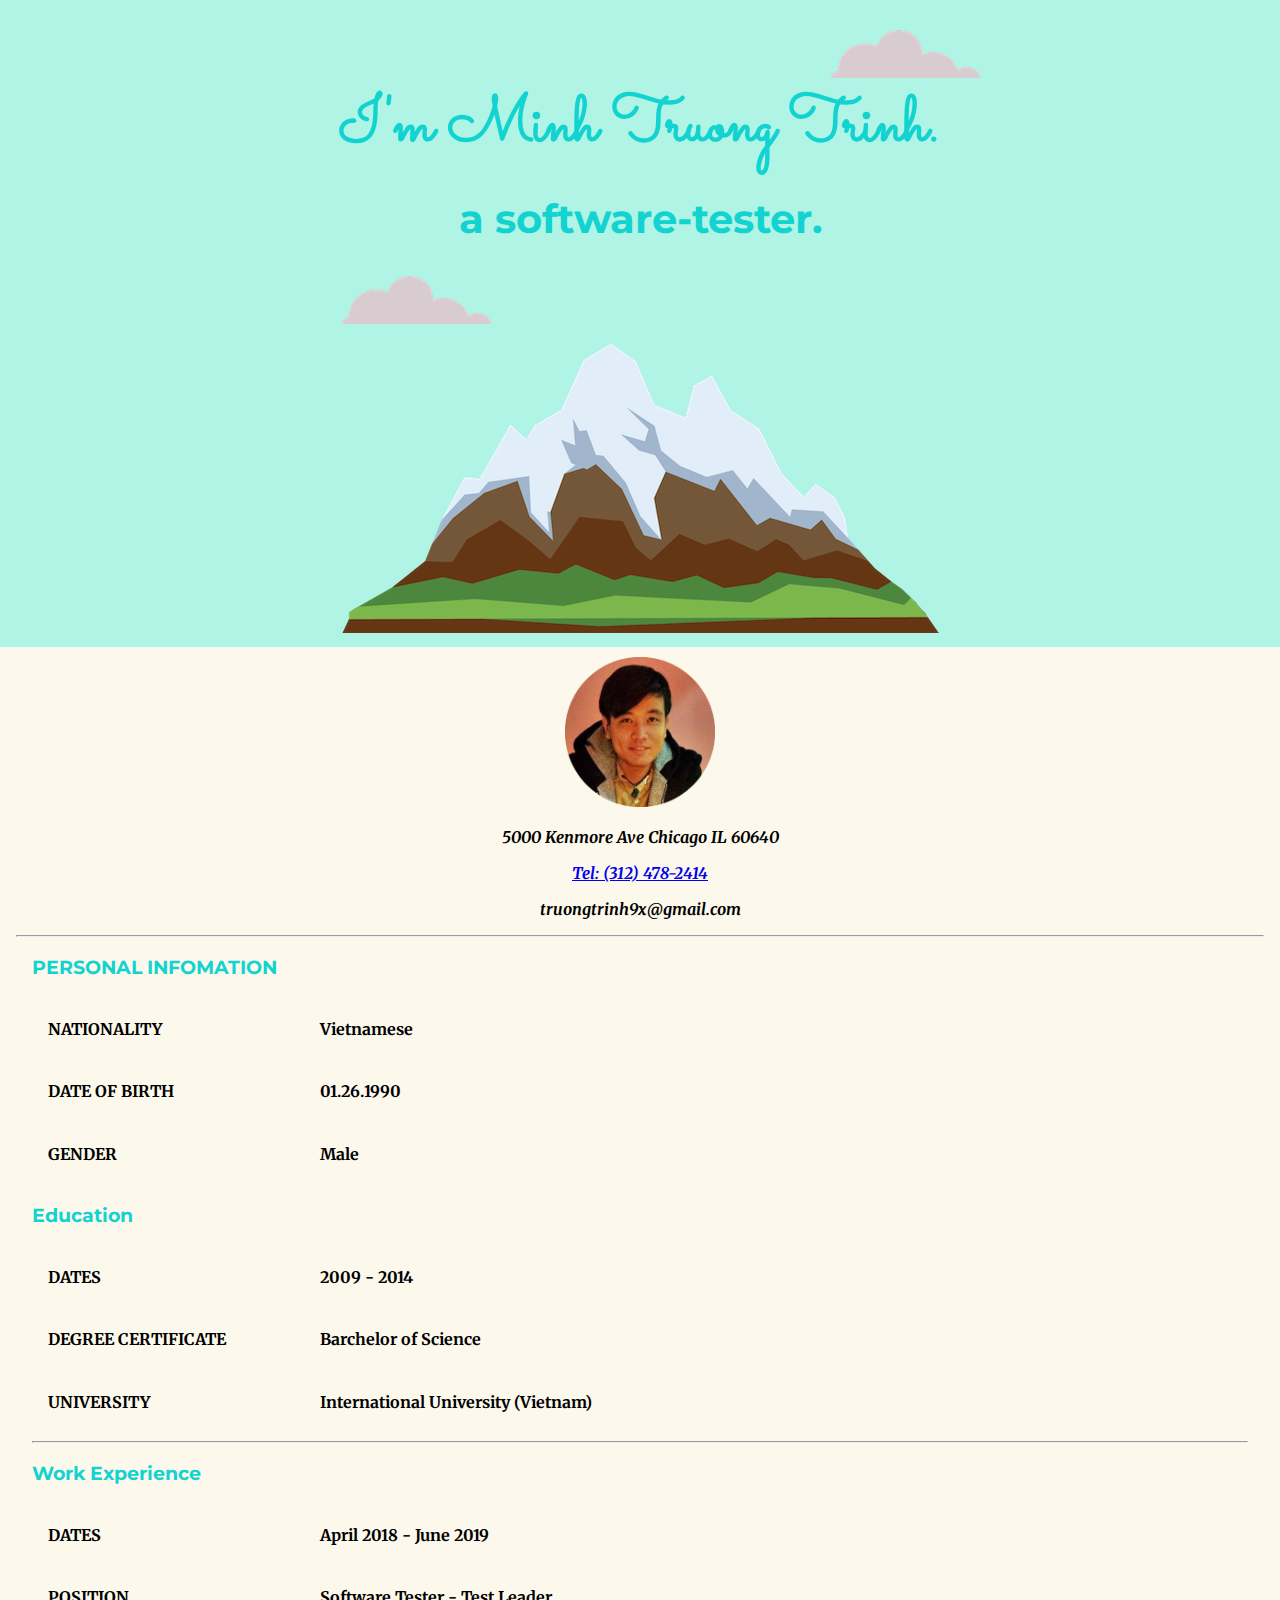
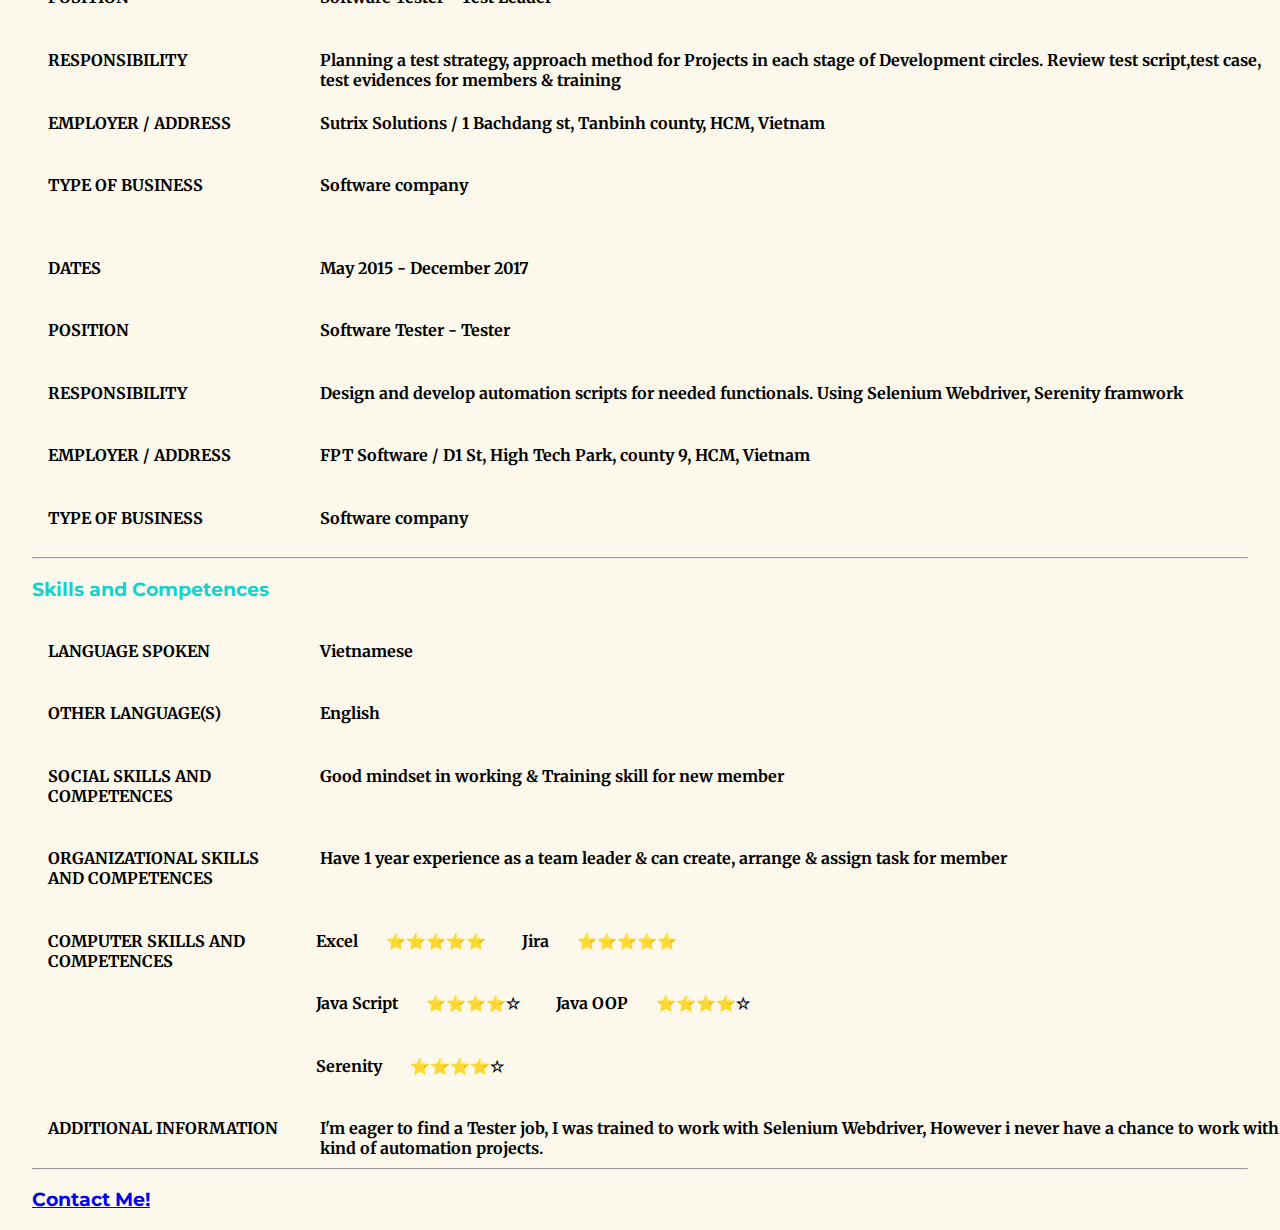
==== index.html @ 6afea167 "Add files via upload" ====
<!DOCTYPE html>
<html lang="en" dir="ltr">

<head>
  <meta charset="utf-8">
  <title>Minh Truong Trinh</title>
  <link rel="stylesheet" href="css/styles.css">
  <link rel="icon" href="favicon.ico">
  <link href="https://fonts.googleapis.com/css?family=Merriweather|Montserrat|Sacramento&display=swap" rel="stylesheet">
</head>

<body>
  <div class="top-container">
    <img class="top-cloud" src="images/cloud.png" alt="cloud-Image">
    <h1>I'm Minh Truong Trinh.</h1>
    <h2 class="role">a software-tester.</h2>
    <img class="bottom-cloud" src="images/cloud.png" alt="cloud-Image">
    <img src="images/mountain.png" alt="mountain-img">
  </div>
  <div class="mid-container">
    <img class="profile-img" src="images/profilePicture.png" alt="Minh Truong Trinh Profile Picture">
    <p><em><strong> 5000 Kenmore Ave Chicago IL 60640</strong></em></p>
    <p><em><strong><a href="contact-me.html">Tel: (312) 478-2414</a></strong></em></p>
    <p><em><strong>truongtrinh9x@gmail.com</strong></em></p>
    <hr>
  </div>
  <div class="bottom-container">
    <h3>PERSONAL INFOMATION</h3>
    <div>
      <h4>NATIONALITY</h4>
      <h4 class="margin-left">Vietnamese</h4>
    </div>
    <div class="">
      <h4>DATE OF BIRTH</h4>
      <h4 class="margin-left">01.26.1990</h4>
    </div>
    <div>
      <h4>GENDER</h4>
      <h4 class="margin-left">Male</h4>
    </div>
    <h3>Education</h3>
    <div class="">
      <h4>DATES</h4>
      <h4 class="margin-left">2009 - 2014</h4>
    </div>
    <div class="">
      <h4>DEGREE CERTIFICATE</h4>
      <h4 class="margin-left">Barchelor of Science</h4>
    </div>
    <div class="">
      <h4>UNIVERSITY</h4>
      <h4 class="margin-left">International University (Vietnam)</h4>
    </div>
    <hr>
    <h3>Work Experience</h3>
    <div class="">
      <h4>DATES</h4>
      <h4 class="margin-left">April 2018 - June 2019</h4>
    </div>
    <div class="">
      <h4>POSITION</h4>
      <h4 class="margin-left">Software Tester - Test Leader</h4>
    </div>
    <div class="">
      <h4>RESPONSIBILITY</h4>
      <h4 class="margin-left">
          Planning a test strategy, approach method for Projects in each stage of Development circles.
          Review test script,test case, test evidences for members & training
      </h4>
    </div>
    <div>
      <h4>EMPLOYER / ADDRESS</h4>
      <h4 class="margin-left">Sutrix Solutions / 1 Bachdang st, Tanbinh county, HCM, Vietnam</h4>
    </div>
    <div class="">
      <h4>TYPE OF BUSINESS</h4>
      <h4 class="margin-left">Software company</h4>
    </div>
    <br>
    <div class="">
      <h4>DATES</h4>
      <h4 class="margin-left">May 2015 - December 2017</h4>
    </div>
    <div class="">
      <h4>POSITION</h4>
      <h4 class="margin-left">Software Tester - Tester</h4>
    </div>
    <div class="">
      <h4>RESPONSIBILITY</h4>
      <h4 class="margin-left">
          Design and develop automation scripts for needed functionals. Using Selenium Webdriver,
          Serenity framwork
      </h4>
    </div>
    <div>
      <h4>EMPLOYER / ADDRESS</h4>
      <h4 class="margin-left">FPT Software / D1 St, High Tech Park, county 9, HCM, Vietnam</h4>
    </div>
    <div class="">
      <h4>TYPE OF BUSINESS</h4>
      <h4 class="margin-left">Software company</h4>
    </div>
    <hr>
    <h3>Skills and Competences</h3>
    <div class="">
      <h4>LANGUAGE SPOKEN</h4>
      <h4 class="margin-left">Vietnamese</h4>
    </div>
    <div class="">
      <h4>OTHER LANGUAGE(S)</h4>
      <h4 class="margin-left">English</h4>
    </div>
    <div class="">
      <h4 style="width: 20%">SOCIAL SKILLS AND COMPETENCES</h4>
      <h4 class="margin-left">Good mindset in working & Training skill for new member</h4>
    </div>
    <div class="">
      <h4 style="width: 20%">ORGANIZATIONAL SKILLS AND COMPETENCES</h4>
      <h4 class="margin-left">Have 1 year experience as a team leader & can create, arrange & assign task for member</h4>
    </div>
    <div>
      <h4 style="position: absolute; width:20%">COMPUTER SKILLS AND COMPETENCES</h4>
      <div class="inline" style="position: relative; left:220px">
      <div class="">
        <div class="inline">
          <h4>Excel</h4>
          <h4 class="margin-left2">⭐️⭐️⭐️⭐️⭐️</h4>
        </div>
        <div class="inline">
          <h4>Jira</h4>
          <h4 class="margin-left2">⭐️⭐️⭐️⭐️⭐️</h4>
        </div>
        </div>
        <div class="">
        <div class="inline">
          <h4>Java Script</h4>
          <h4 class="margin-left2">⭐️⭐️⭐️⭐️☆</h4>
        </div>
        <div class="inline">
          <h4>Java OOP</h4>
          <h4 class="margin-left2">⭐️⭐️⭐️⭐️☆</h4>
        </div>
      </div>
      <div class="">
        <div class="inline">
          <h4>Serenity</h4>
          <h4 class="margin-left2">⭐️⭐️⭐️⭐️☆</h4>
        </div>
      </div>
      </div>
    </div>
    <div class="">
      <h4>ADDITIONAL INFORMATION</h4>
      <h4 class="margin-left">I'm eager to find a Tester job, I was trained to work with Selenium Webdriver, However i never have a chance to work with kind of automation projects.
      </h4>
    </div>
    <hr>
    <h3><a href="contact-me.html">Contact Me!</a></h3>
  </div>
</body>

</html>
---- css/styles.css ----
body{
  background-color: #fcf9ec;
  margin: 0;
  font-family: 'Merriweather', serif;
}
h1 {
  font-size: 4rem;
  margin: 70px auto 0 auto;
  font-family: 'Sacramento', cursive;
  color: #12d3cf;
}
h2 {
  font-family: 'Montserrat', sans-serif;
  font-size: 2.5rem;
  margin-top: 20px;
  color: #12d3cf;
}

h3 {
  font-family: 'Montserrat', sans-serif;
  color: #12d3cf;
}

h4 {
  display: inline-block;
}
div {
  padding-left: 1rem;
  padding-right: 1rem;
}

.top-container {
  background-color: #b0f4e6;
  padding: 10px;
  text-align: center;
}
.bottom-cloud {
  position: absolute;
}
.top-cloud {
  position: absolute;
    right: 300px;
    top:30px;
}

.mid-container {
text-align: center;

}
.bottom-container {
 padding-left: 2rem;
 padding-right: 2rem;
}
.profile-img {
  margin-top: 10px;
  height: 150px;
  width: 150px;
}
.margin-left {
  position: absolute;
  left: 20rem;
}
.margin-left2 {
  margin-left: 1.5rem
}
.inline {
  display: inline-block;
}
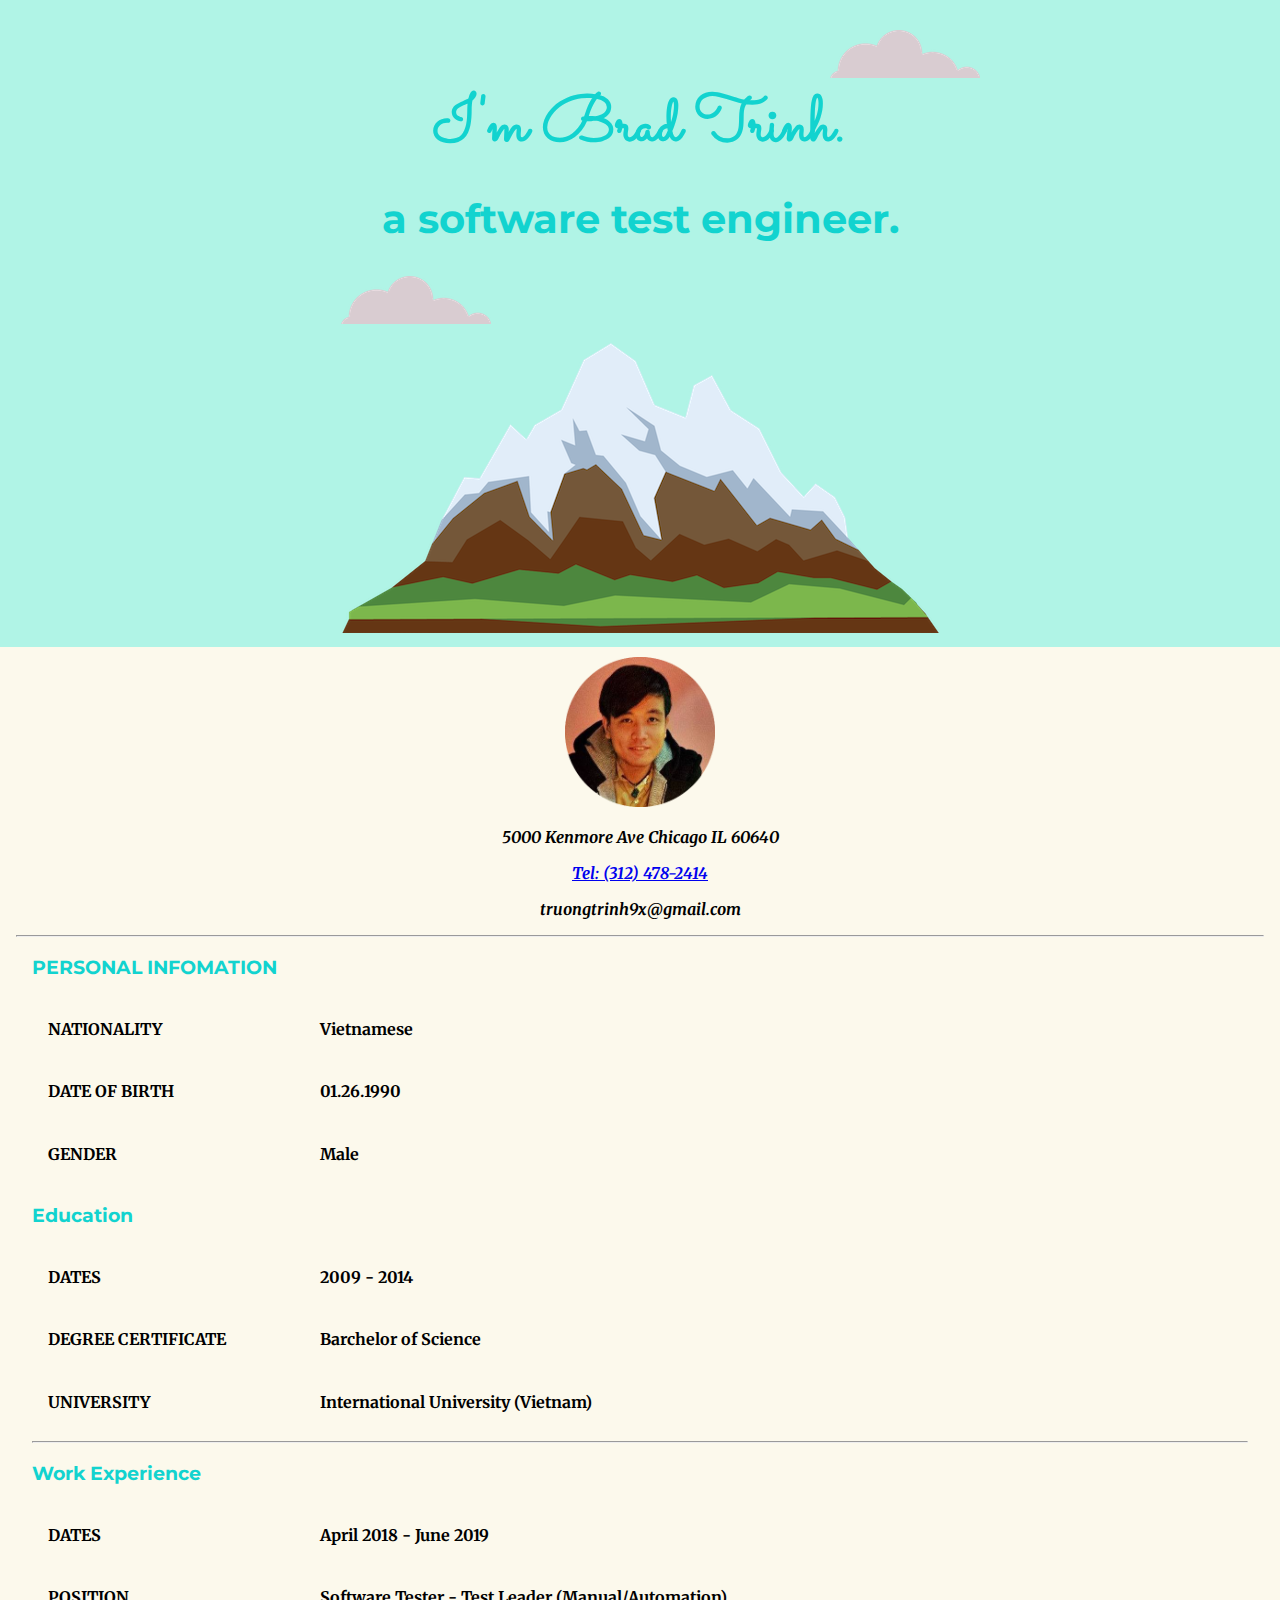
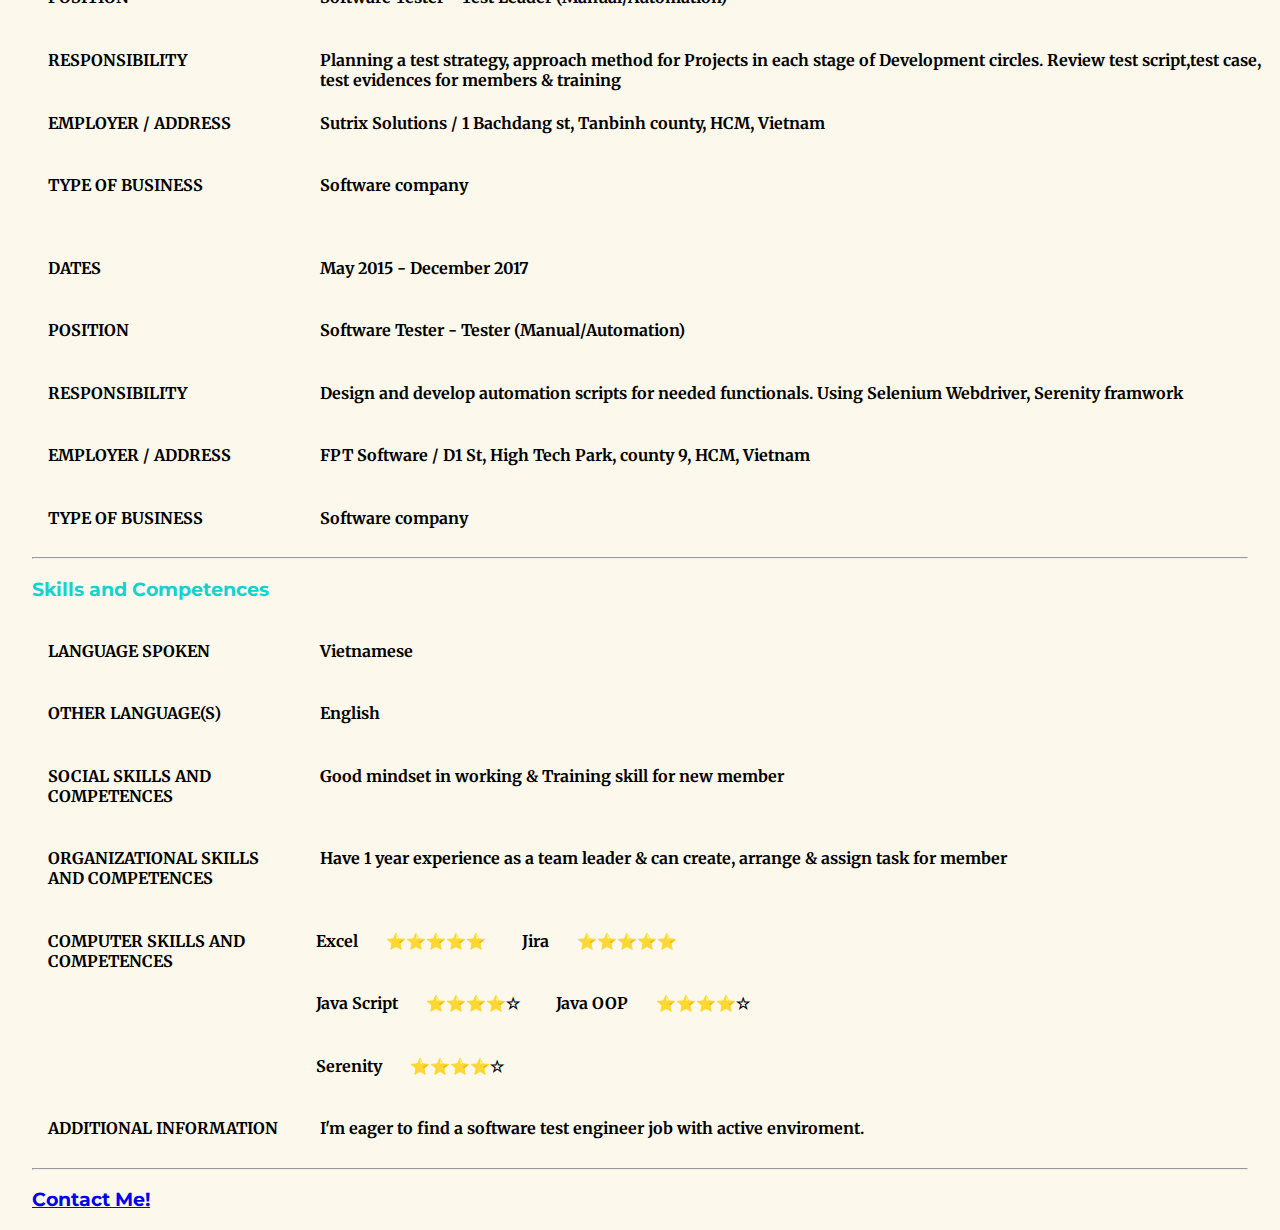
==== commit 9b626a6f: "Add files via upload" ====
--- a/index.html
+++ b/index.html
@@ -12,8 +12,8 @@
 <body>
   <div class="top-container">
     <img class="top-cloud" src="images/cloud.png" alt="cloud-Image">
-    <h1>I'm Minh Truong Trinh.</h1>
-    <h2 class="role">a software-tester.</h2>
+    <h1>I'm Brad Trinh.</h1>
+    <h2 class="role">a software test engineer.</h2>
     <img class="bottom-cloud" src="images/cloud.png" alt="cloud-Image">
     <img src="images/mountain.png" alt="mountain-img">
   </div>
@@ -59,7 +59,7 @@
     </div>
     <div class="">
       <h4>POSITION</h4>
-      <h4 class="margin-left">Software Tester - Test Leader</h4>
+      <h4 class="margin-left">Software Tester - Test Leader (Manual/Automation)</h4>
     </div>
     <div class="">
       <h4>RESPONSIBILITY</h4>
@@ -83,7 +83,7 @@
     </div>
     <div class="">
       <h4>POSITION</h4>
-      <h4 class="margin-left">Software Tester - Tester</h4>
+      <h4 class="margin-left">Software Tester - Tester (Manual/Automation)</h4>
     </div>
     <div class="">
       <h4>RESPONSIBILITY</h4>
@@ -151,7 +151,7 @@
     </div>
     <div class="">
       <h4>ADDITIONAL INFORMATION</h4>
-      <h4 class="margin-left">I'm eager to find a Tester job, I was trained to work with Selenium Webdriver, However i never have a chance to work with kind of automation projects.
+      <h4 class="margin-left">I'm eager to find a software test engineer job with active enviroment.
       </h4>
     </div>
     <hr>
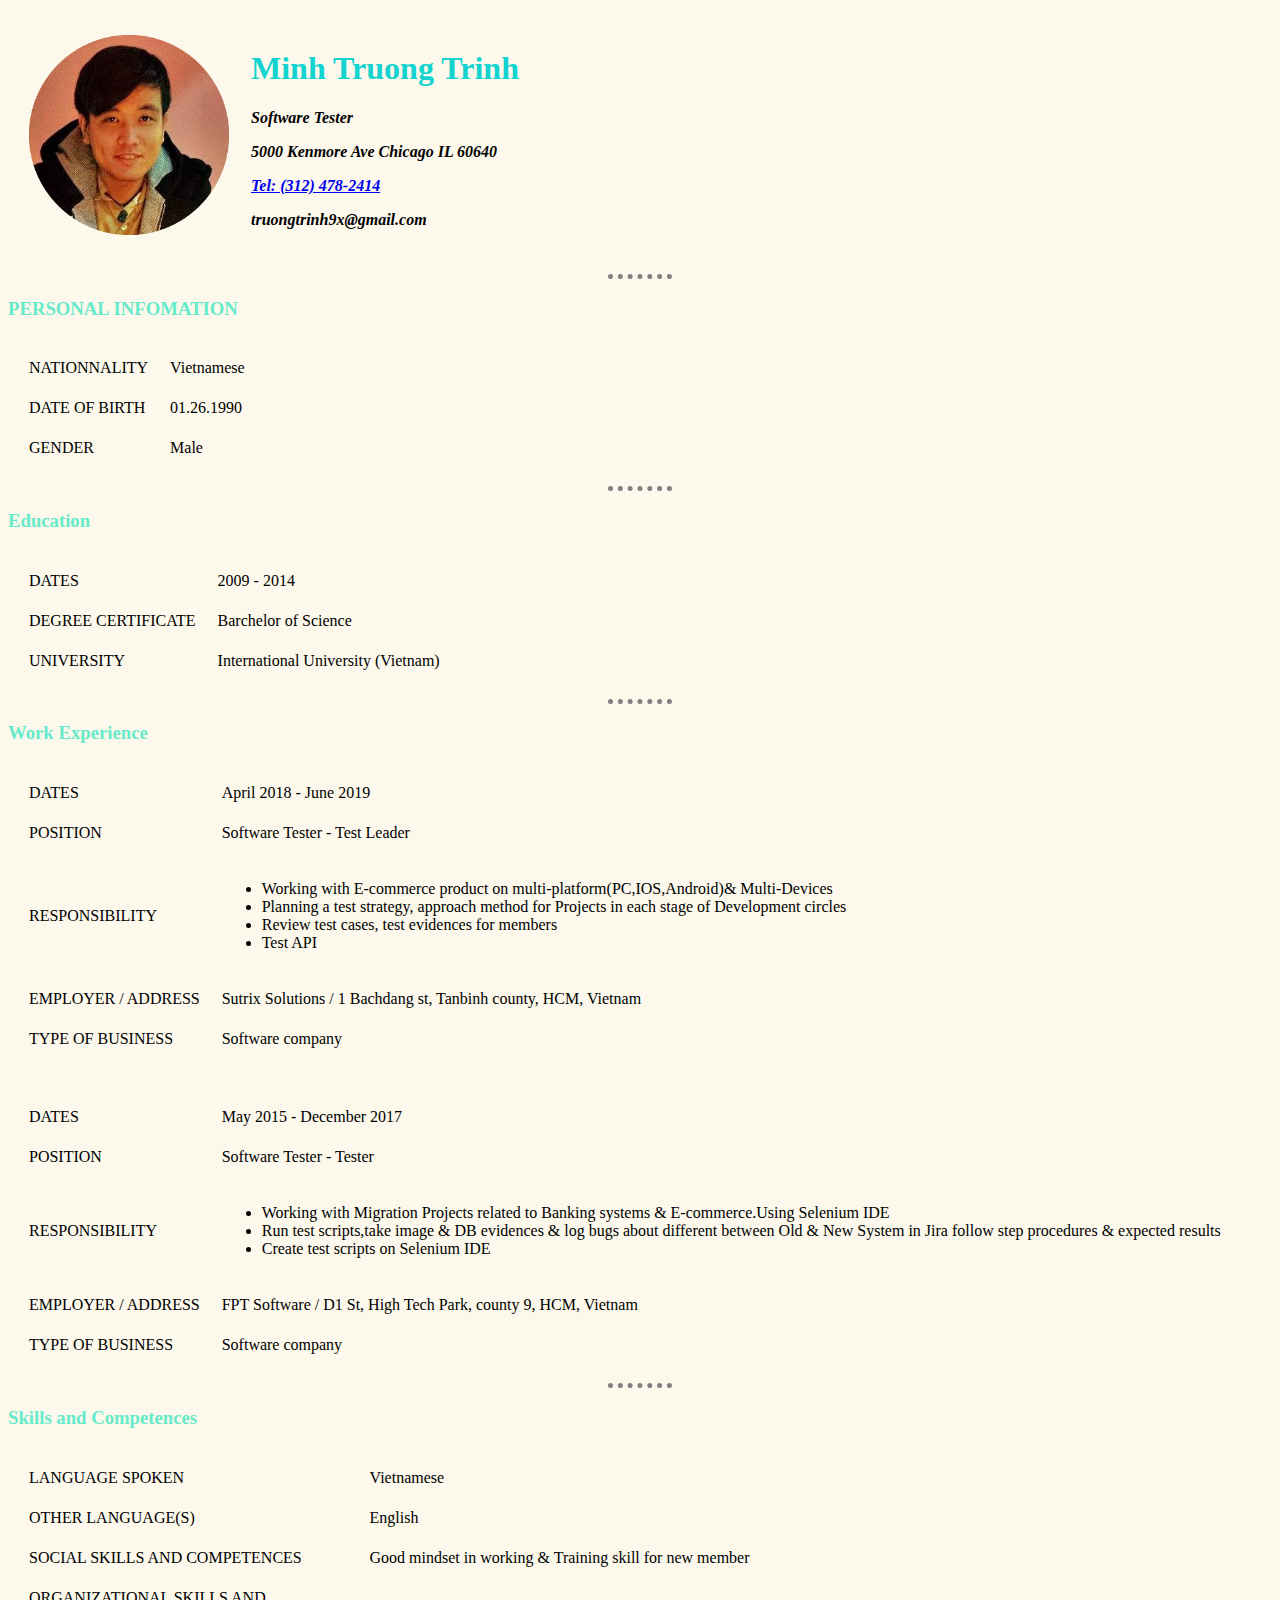
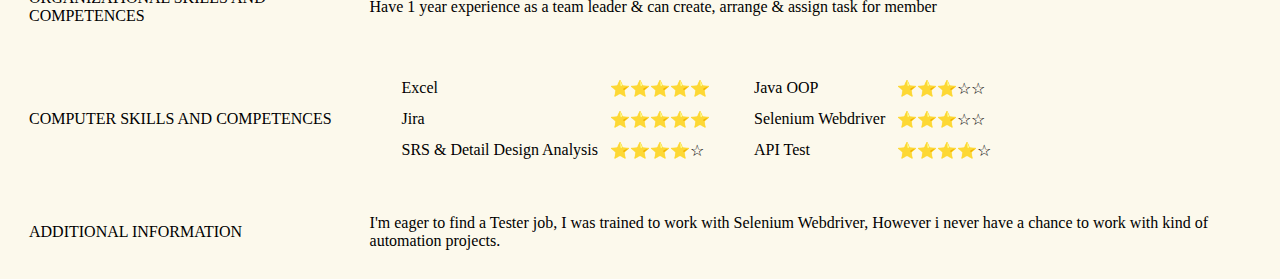
==== commit 549785c9: "Add files via upload" ====
--- a/index.html
+++ b/index.html
@@ -3,160 +3,185 @@
 
 <head>
   <meta charset="utf-8">
-  <title>Minh Truong Trinh</title>
-  <link rel="stylesheet" href="css/styles.css">
-  <link rel="icon" href="favicon.ico">
-  <link href="https://fonts.googleapis.com/css?family=Merriweather|Montserrat|Sacramento&display=swap" rel="stylesheet">
+  <title>Minh Truong Trinh's Personal Site</title>
+  <link rel="stylesheet" href="css/style.css">
 </head>
 
 <body>
-  <div class="top-container">
-    <img class="top-cloud" src="images/cloud.png" alt="cloud-Image">
-    <h1>I'm Brad Trinh.</h1>
-    <h2 class="role">a software test engineer.</h2>
-    <img class="bottom-cloud" src="images/cloud.png" alt="cloud-Image">
-    <img src="images/mountain.png" alt="mountain-img">
-  </div>
-  <div class="mid-container">
-    <img class="profile-img" src="images/profilePicture.png" alt="Minh Truong Trinh Profile Picture">
-    <p><em><strong> 5000 Kenmore Ave Chicago IL 60640</strong></em></p>
-    <p><em><strong><a href="contact-me.html">Tel: (312) 478-2414</a></strong></em></p>
-    <p><em><strong>truongtrinh9x@gmail.com</strong></em></p>
-    <hr>
-  </div>
-  <div class="bottom-container">
-    <h3>PERSONAL INFOMATION</h3>
-    <div>
-      <h4>NATIONALITY</h4>
-      <h4 class="margin-left">Vietnamese</h4>
-    </div>
-    <div class="">
-      <h4>DATE OF BIRTH</h4>
-      <h4 class="margin-left">01.26.1990</h4>
-    </div>
-    <div>
-      <h4>GENDER</h4>
-      <h4 class="margin-left">Male</h4>
-    </div>
-    <h3>Education</h3>
-    <div class="">
-      <h4>DATES</h4>
-      <h4 class="margin-left">2009 - 2014</h4>
-    </div>
-    <div class="">
-      <h4>DEGREE CERTIFICATE</h4>
-      <h4 class="margin-left">Barchelor of Science</h4>
-    </div>
-    <div class="">
-      <h4>UNIVERSITY</h4>
-      <h4 class="margin-left">International University (Vietnam)</h4>
-    </div>
-    <hr>
-    <h3>Work Experience</h3>
-    <div class="">
-      <h4>DATES</h4>
-      <h4 class="margin-left">April 2018 - June 2019</h4>
-    </div>
-    <div class="">
-      <h4>POSITION</h4>
-      <h4 class="margin-left">Software Tester - Test Leader (Manual/Automation)</h4>
-    </div>
-    <div class="">
-      <h4>RESPONSIBILITY</h4>
-      <h4 class="margin-left">
-          Planning a test strategy, approach method for Projects in each stage of Development circles.
-          Review test script,test case, test evidences for members & training
-      </h4>
-    </div>
-    <div>
-      <h4>EMPLOYER / ADDRESS</h4>
-      <h4 class="margin-left">Sutrix Solutions / 1 Bachdang st, Tanbinh county, HCM, Vietnam</h4>
-    </div>
-    <div class="">
-      <h4>TYPE OF BUSINESS</h4>
-      <h4 class="margin-left">Software company</h4>
-    </div>
-    <br>
-    <div class="">
-      <h4>DATES</h4>
-      <h4 class="margin-left">May 2015 - December 2017</h4>
-    </div>
-    <div class="">
-      <h4>POSITION</h4>
-      <h4 class="margin-left">Software Tester - Tester (Manual/Automation)</h4>
-    </div>
-    <div class="">
-      <h4>RESPONSIBILITY</h4>
-      <h4 class="margin-left">
-          Design and develop automation scripts for needed functionals. Using Selenium Webdriver,
-          Serenity framwork
-      </h4>
-    </div>
-    <div>
-      <h4>EMPLOYER / ADDRESS</h4>
-      <h4 class="margin-left">FPT Software / D1 St, High Tech Park, county 9, HCM, Vietnam</h4>
-    </div>
-    <div class="">
-      <h4>TYPE OF BUSINESS</h4>
-      <h4 class="margin-left">Software company</h4>
-    </div>
-    <hr>
-    <h3>Skills and Competences</h3>
-    <div class="">
-      <h4>LANGUAGE SPOKEN</h4>
-      <h4 class="margin-left">Vietnamese</h4>
-    </div>
-    <div class="">
-      <h4>OTHER LANGUAGE(S)</h4>
-      <h4 class="margin-left">English</h4>
-    </div>
-    <div class="">
-      <h4 style="width: 20%">SOCIAL SKILLS AND COMPETENCES</h4>
-      <h4 class="margin-left">Good mindset in working & Training skill for new member</h4>
-    </div>
-    <div class="">
-      <h4 style="width: 20%">ORGANIZATIONAL SKILLS AND COMPETENCES</h4>
-      <h4 class="margin-left">Have 1 year experience as a team leader & can create, arrange & assign task for member</h4>
-    </div>
-    <div>
-      <h4 style="position: absolute; width:20%">COMPUTER SKILLS AND COMPETENCES</h4>
-      <div class="inline" style="position: relative; left:220px">
-      <div class="">
-        <div class="inline">
-          <h4>Excel</h4>
-          <h4 class="margin-left2">⭐️⭐️⭐️⭐️⭐️</h4>
-        </div>
-        <div class="inline">
-          <h4>Jira</h4>
-          <h4 class="margin-left2">⭐️⭐️⭐️⭐️⭐️</h4>
-        </div>
-        </div>
-        <div class="">
-        <div class="inline">
-          <h4>Java Script</h4>
-          <h4 class="margin-left2">⭐️⭐️⭐️⭐️☆</h4>
-        </div>
-        <div class="inline">
-          <h4>Java OOP</h4>
-          <h4 class="margin-left2">⭐️⭐️⭐️⭐️☆</h4>
-        </div>
-      </div>
-      <div class="">
-        <div class="inline">
-          <h4>Serenity</h4>
-          <h4 class="margin-left2">⭐️⭐️⭐️⭐️☆</h4>
-        </div>
-      </div>
-      </div>
-    </div>
-    <div class="">
-      <h4>ADDITIONAL INFORMATION</h4>
-      <h4 class="margin-left">I'm eager to find a software test engineer job with active enviroment.
-      </h4>
-    </div>
-    <hr>
-    <h3><a href="contact-me.html">Contact Me!</a></h3>
-  </div>
+  <table cellspacing=20>
+    <tr>
+      <td>
+        <img src="images/profilePicture.png" alt="Minh Truong Trinh Profile Picture">
+      </td>
+      <td>
+        <h1>Minh Truong Trinh</h1>
+        <p><em><strong>Software Tester</strong></em></p>
+        <p><em><strong> 5000 Kenmore Ave Chicago IL 60640</strong></em></p>
+        <p><em><strong><a href="contact-me.html">Tel: (312) 478-2414</a></strong></em></p>
+        <p><em><strong>truongtrinh9x@gmail.com</strong></em></p>
+      </td>
+    </tr>
+  </table>
+  <hr>
+  <h3>PERSONAL INFOMATION</h3>
+  <table cellspacing=20>
+    <tr>
+      <td>NATIONNALITY</td>
+      <td>Vietnamese</td>
+    </tr>
+    <tr>
+      <td>DATE OF BIRTH</td>
+      <td>01.26.1990</td>
+    </tr>
+    <tr>
+      <td>GENDER</td>
+      <td>Male</td>
+    </tr>
+  </table>
+  <hr>
+  <h3>Education</h3>
+  <table cellspacing=20>
+    <tr>
+      <td>DATES</td>
+      <td>2009 - 2014</td>
+    </tr>
+    <tr>
+      <td>DEGREE CERTIFICATE</td>
+      <td>Barchelor of Science</td>
+    </tr>
+    <tr>
+      <td>UNIVERSITY</td>
+      <td>International University (Vietnam)</td>
+    </tr>
+  </table>
+  <hr>
+  <h3>Work Experience</h3>
+  <table cellspacing=20>
+    <tr>
+      <td>DATES</td>
+      <td>April 2018 - June 2019</td>
+    </tr>
+    <tr>
+      <td>POSITION</td>
+      <td>Software Tester - Test Leader</td>
+    </tr>
+    <tr>
+      <td>RESPONSIBILITY</td>
+      <td>
+        <ul>
+          <li>Working with E-commerce product on multi-platform(PC,IOS,Android)& Multi-Devices</li>
+          <li>Planning a test strategy, approach method for Projects in each stage of Development circles</li>
+          <li>Review test cases, test evidences for members</li>
+          <li>Test API</li>
+        </ul>
+      </td>
+    </tr>
+    <tr>
+      <td>EMPLOYER / ADDRESS</td>
+      <td>Sutrix Solutions / 1 Bachdang st, Tanbinh county, HCM, Vietnam</td>
+    </tr>
+    <tr>
+      <td>TYPE OF BUSINESS</td>
+      <td>Software company</td>
+    </tr>
+  </table>
+  <br>
+  <table cellspacing=20>
+    <tr>
+      <td>DATES</td>
+      <td>May 2015 - December 2017</td>
+    </tr>
+    <tr>
+      <td>POSITION</td>
+      <td>Software Tester - Tester</td>
+    </tr>
+    <tr>
+      <td>RESPONSIBILITY</td>
+      <td>
+        <ul>
+          <li>Working with Migration Projects related to Banking systems & E-commerce.Using Selenium IDE</li>
+          <li>Run test scripts,take image & DB evidences & log bugs about different between Old & New System in Jira follow step procedures & expected results</li>
+          <li>Create test scripts on Selenium IDE</li>
+        </ul>
+      </td>
+    </tr>
+    <tr>
+      <td>EMPLOYER / ADDRESS</td>
+      <td>FPT Software / D1 St, High Tech Park, county 9, HCM, Vietnam</td>
+    </tr>
+    <tr>
+      <td>TYPE OF BUSINESS</td>
+      <td>Software company</td>
+    </tr>
+  </table>
+  <hr>
+  <h3>Skills and Competences</h3>
+  <table cellspacing=20>
+    <tr>
+      <td>LANGUAGE SPOKEN</td>
+      <td>Vietnamese</td>
+    </tr>
+    <tr>
+      <td>OTHER LANGUAGE(S)</td>
+      <td>English</td>
+    </tr>
+    <tr>
+      <td>SOCIAL SKILLS AND COMPETENCES</td>
+      <td>Good mindset in working & Training skill for new member</td>
+    </tr>
+    <tr>
+      <td>ORGANIZATIONAL SKILLS AND COMPETENCES</td>
+      <td>Have 1 year experience as a team leader & can create, arrange & assign task for member</td>
+    </tr>
+    <tr>
+      <td>COMPUTER SKILLS AND COMPETENCES</td>
+      <td>
+        <table cellspacing=20>
+          <tr>
+            <td>
+              <table cellspacing=10>
+                <tr>
+                  <td>Excel</td>
+                  <td>⭐️⭐️⭐️⭐️⭐️</td>
+                </tr>
+                <tr>
+                  <td>Jira</td>
+                  <td>⭐️⭐️⭐️⭐️⭐️</td>
+                </tr>
+                <tr>
+                  <td>SRS & Detail Design Analysis</td>
+                  <td>⭐️⭐️⭐️⭐️☆</td>
+                </tr>
+              </table>
+            </td>
+            <td>
+              <table cellspacing=10>
+                <tr>
+                  <td>Java OOP</td>
+                  <td>⭐️⭐️⭐️☆☆</td>
+                </tr>
+                <tr>
+                  <td>Selenium Webdriver</td>
+                  <td>⭐️⭐️⭐️☆☆</td>
+                </tr>
+                <tr>
+                  <td>API Test</td>
+                  <td>⭐️⭐️⭐️⭐️☆</td>
+                </tr>
+              </table>
+            </td>
+          </tr>
+        </table>
+      </td>
+    </tr>
+    <tr>
+      <td>ADDITIONAL INFORMATION</td>
+      <td>I'm eager to find a Tester job, I was trained to work with Selenium Webdriver, However i never have a chance to work with kind of automation projects.
+
+      </td>
+    </tr>
+  </table>
+
 </body>
 
 </html>
--- a/css/style.css
+++ b/css/style.css
@@ -0,0 +1,23 @@
+body {
+  background-color:#fcf9ec;
+}
+
+hr {
+  border-style: none;
+  border-top-style: dotted;
+  border-color: grey;
+  border-width: 5px;
+  width: 5%;
+}
+
+h3 {
+  color: #67eaca;
+}
+
+h1 {
+  color: #12d3cf;
+}
+img {
+  height: 200px;
+  width: 200px;
+}
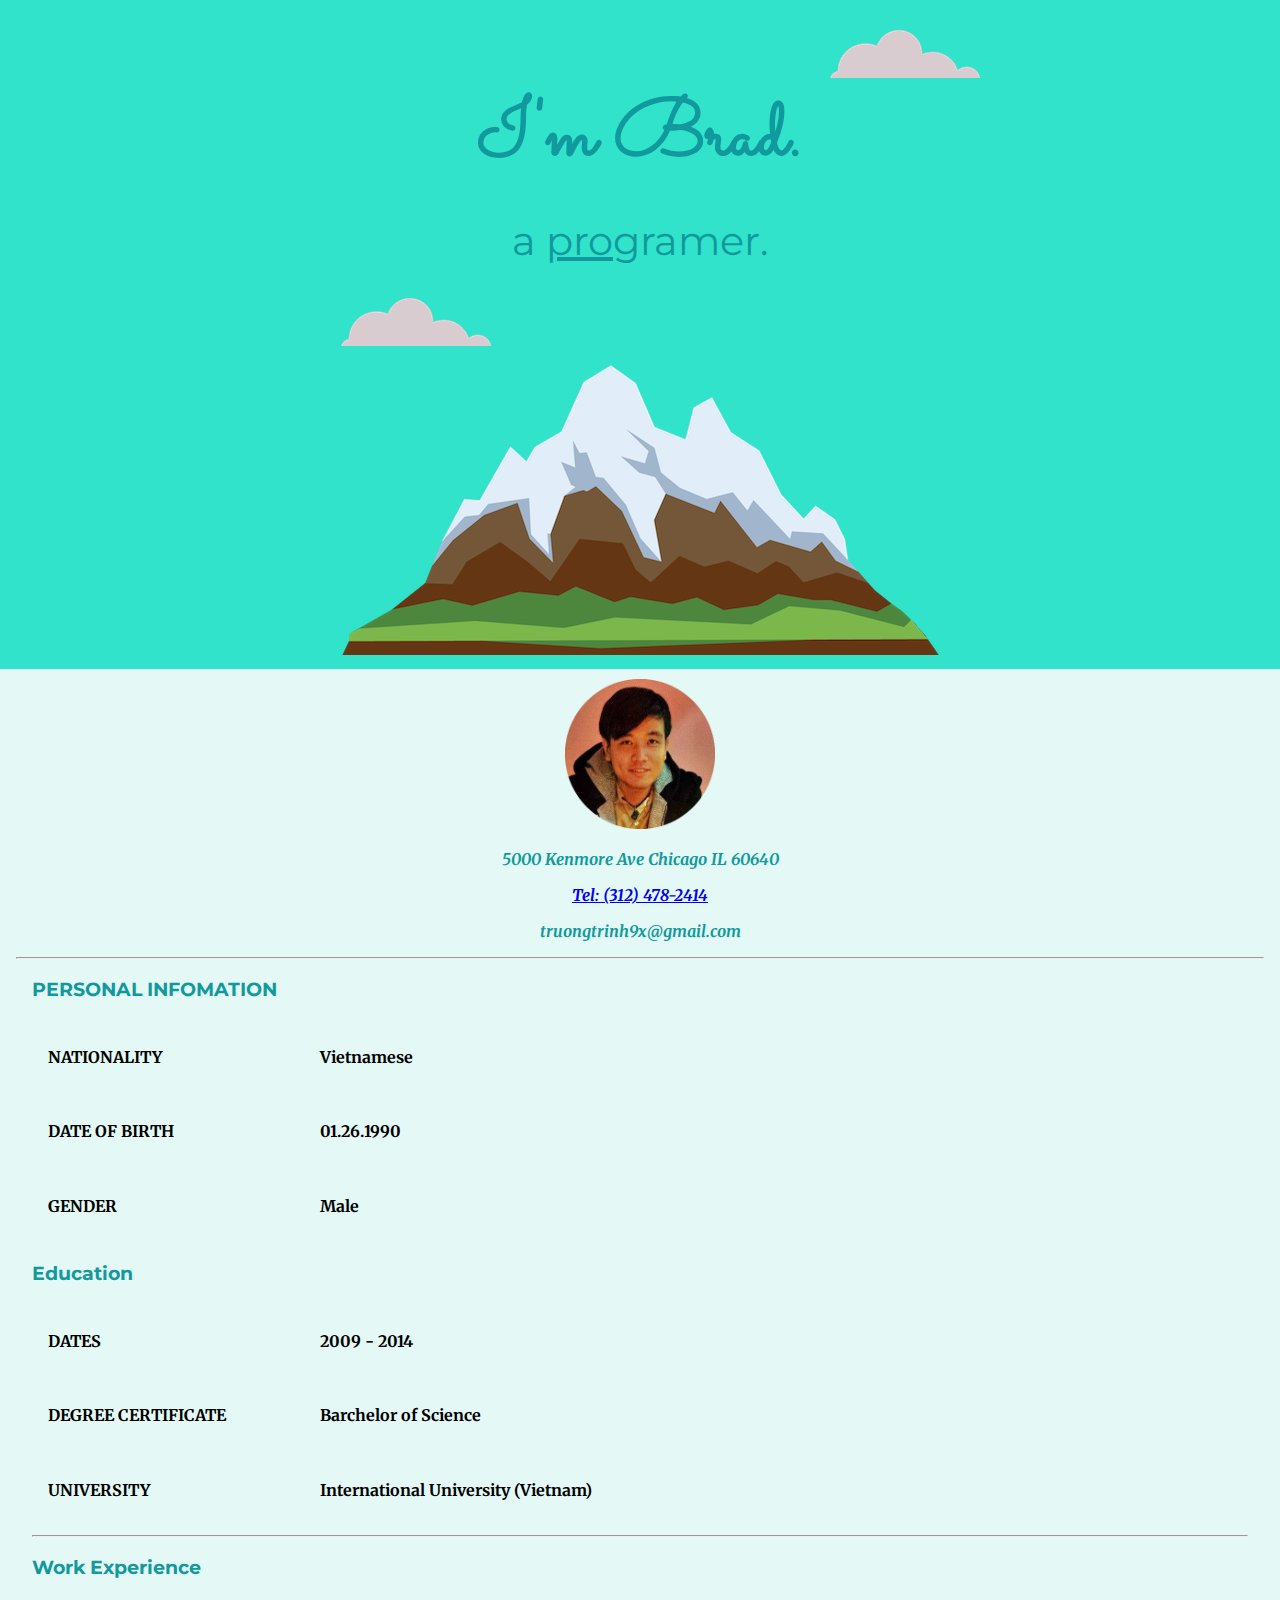
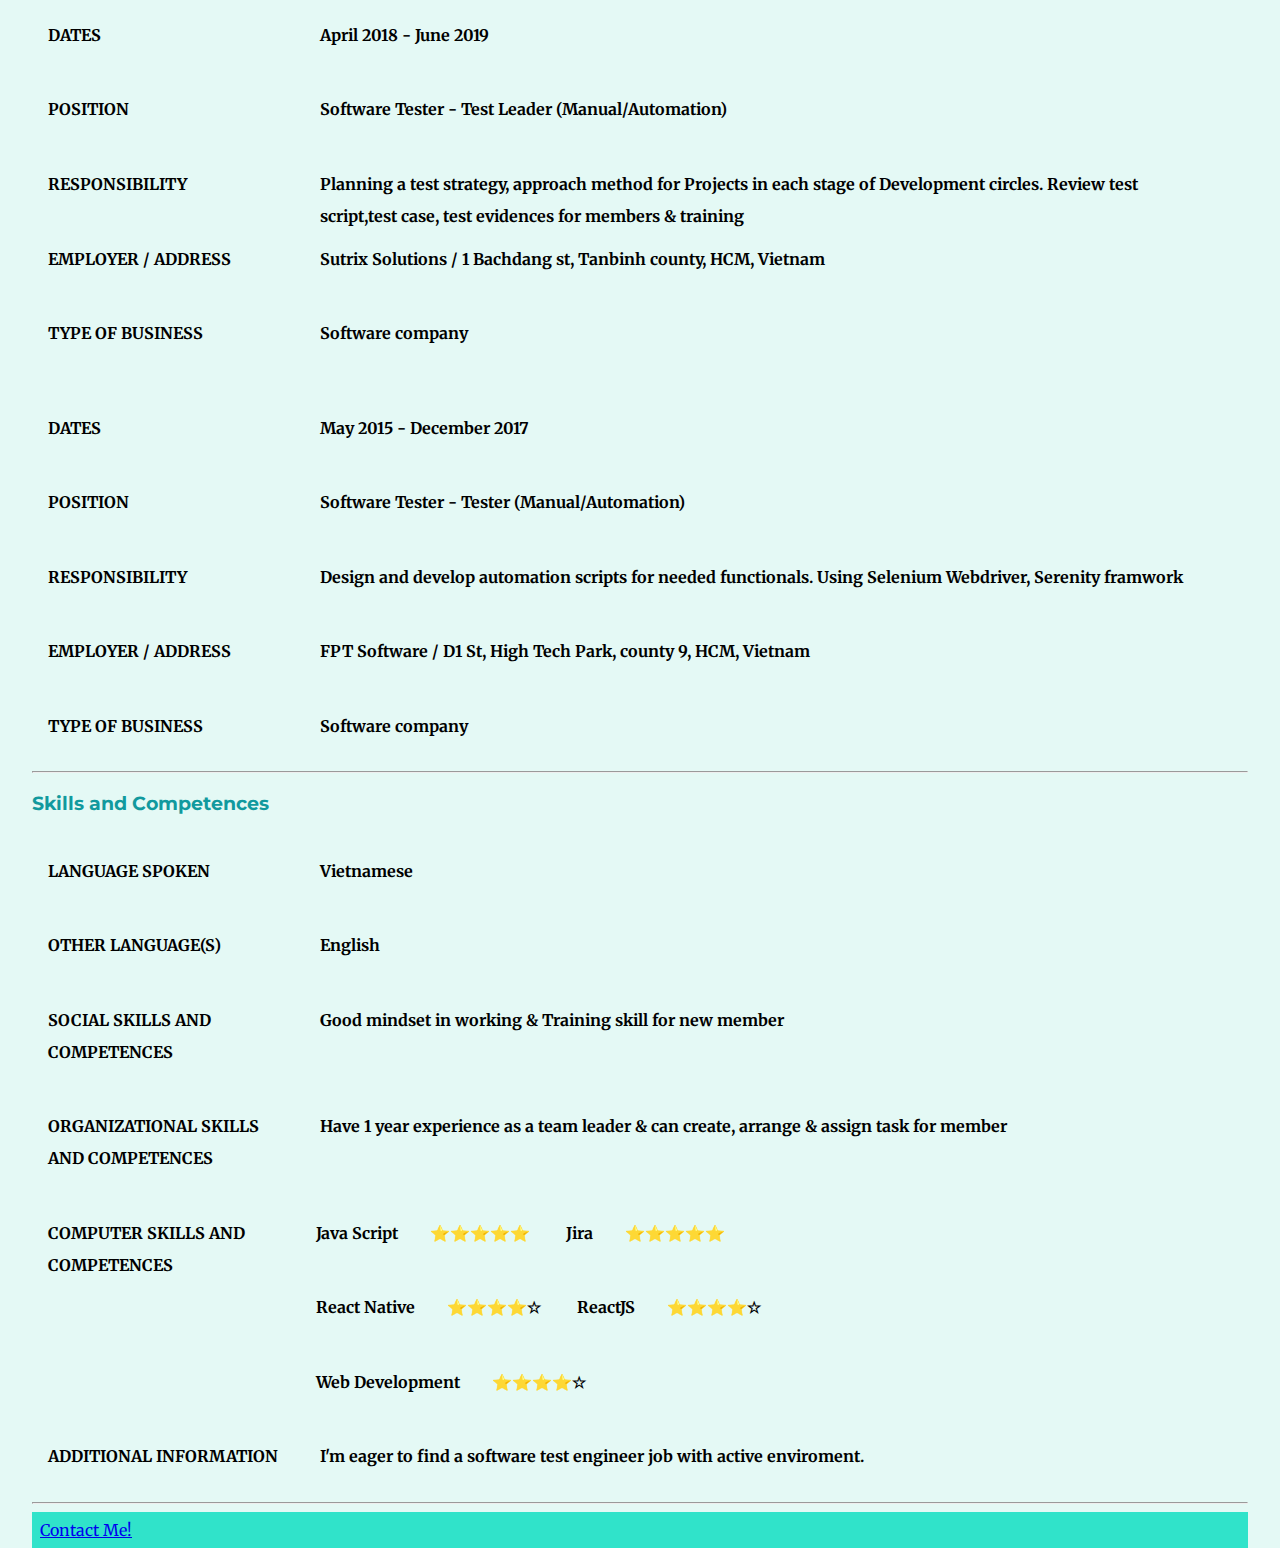
==== commit bf8c544b: "Add files via upload" ====
--- a/index.html
+++ b/index.html
@@ -3,185 +3,162 @@
 
 <head>
   <meta charset="utf-8">
-  <title>Minh Truong Trinh's Personal Site</title>
-  <link rel="stylesheet" href="css/style.css">
+  <title>Minh Truong Trinh</title>
+  <link rel="stylesheet" href="css/styles.css">
+  <link rel="icon" href="favicon.ico">
+  <link href="https://fonts.googleapis.com/css?family=Merriweather|Montserrat|Sacramento&display=swap" rel="stylesheet">
 </head>
 
 <body>
-  <table cellspacing=20>
-    <tr>
-      <td>
-        <img src="images/profilePicture.png" alt="Minh Truong Trinh Profile Picture">
-      </td>
-      <td>
-        <h1>Minh Truong Trinh</h1>
-        <p><em><strong>Software Tester</strong></em></p>
-        <p><em><strong> 5000 Kenmore Ave Chicago IL 60640</strong></em></p>
-        <p><em><strong><a href="contact-me.html">Tel: (312) 478-2414</a></strong></em></p>
-        <p><em><strong>truongtrinh9x@gmail.com</strong></em></p>
-      </td>
-    </tr>
-  </table>
-  <hr>
-  <h3>PERSONAL INFOMATION</h3>
-  <table cellspacing=20>
-    <tr>
-      <td>NATIONNALITY</td>
-      <td>Vietnamese</td>
-    </tr>
-    <tr>
-      <td>DATE OF BIRTH</td>
-      <td>01.26.1990</td>
-    </tr>
-    <tr>
-      <td>GENDER</td>
-      <td>Male</td>
-    </tr>
-  </table>
-  <hr>
-  <h3>Education</h3>
-  <table cellspacing=20>
-    <tr>
-      <td>DATES</td>
-      <td>2009 - 2014</td>
-    </tr>
-    <tr>
-      <td>DEGREE CERTIFICATE</td>
-      <td>Barchelor of Science</td>
-    </tr>
-    <tr>
-      <td>UNIVERSITY</td>
-      <td>International University (Vietnam)</td>
-    </tr>
-  </table>
-  <hr>
-  <h3>Work Experience</h3>
-  <table cellspacing=20>
-    <tr>
-      <td>DATES</td>
-      <td>April 2018 - June 2019</td>
-    </tr>
-    <tr>
-      <td>POSITION</td>
-      <td>Software Tester - Test Leader</td>
-    </tr>
-    <tr>
-      <td>RESPONSIBILITY</td>
-      <td>
-        <ul>
-          <li>Working with E-commerce product on multi-platform(PC,IOS,Android)& Multi-Devices</li>
-          <li>Planning a test strategy, approach method for Projects in each stage of Development circles</li>
-          <li>Review test cases, test evidences for members</li>
-          <li>Test API</li>
-        </ul>
-      </td>
-    </tr>
-    <tr>
-      <td>EMPLOYER / ADDRESS</td>
-      <td>Sutrix Solutions / 1 Bachdang st, Tanbinh county, HCM, Vietnam</td>
-    </tr>
-    <tr>
-      <td>TYPE OF BUSINESS</td>
-      <td>Software company</td>
-    </tr>
-  </table>
-  <br>
-  <table cellspacing=20>
-    <tr>
-      <td>DATES</td>
-      <td>May 2015 - December 2017</td>
-    </tr>
-    <tr>
-      <td>POSITION</td>
-      <td>Software Tester - Tester</td>
-    </tr>
-    <tr>
-      <td>RESPONSIBILITY</td>
-      <td>
-        <ul>
-          <li>Working with Migration Projects related to Banking systems & E-commerce.Using Selenium IDE</li>
-          <li>Run test scripts,take image & DB evidences & log bugs about different between Old & New System in Jira follow step procedures & expected results</li>
-          <li>Create test scripts on Selenium IDE</li>
-        </ul>
-      </td>
-    </tr>
-    <tr>
-      <td>EMPLOYER / ADDRESS</td>
-      <td>FPT Software / D1 St, High Tech Park, county 9, HCM, Vietnam</td>
-    </tr>
-    <tr>
-      <td>TYPE OF BUSINESS</td>
-      <td>Software company</td>
-    </tr>
-  </table>
-  <hr>
-  <h3>Skills and Competences</h3>
-  <table cellspacing=20>
-    <tr>
-      <td>LANGUAGE SPOKEN</td>
-      <td>Vietnamese</td>
-    </tr>
-    <tr>
-      <td>OTHER LANGUAGE(S)</td>
-      <td>English</td>
-    </tr>
-    <tr>
-      <td>SOCIAL SKILLS AND COMPETENCES</td>
-      <td>Good mindset in working & Training skill for new member</td>
-    </tr>
-    <tr>
-      <td>ORGANIZATIONAL SKILLS AND COMPETENCES</td>
-      <td>Have 1 year experience as a team leader & can create, arrange & assign task for member</td>
-    </tr>
-    <tr>
-      <td>COMPUTER SKILLS AND COMPETENCES</td>
-      <td>
-        <table cellspacing=20>
-          <tr>
-            <td>
-              <table cellspacing=10>
-                <tr>
-                  <td>Excel</td>
-                  <td>⭐️⭐️⭐️⭐️⭐️</td>
-                </tr>
-                <tr>
-                  <td>Jira</td>
-                  <td>⭐️⭐️⭐️⭐️⭐️</td>
-                </tr>
-                <tr>
-                  <td>SRS & Detail Design Analysis</td>
-                  <td>⭐️⭐️⭐️⭐️☆</td>
-                </tr>
-              </table>
-            </td>
-            <td>
-              <table cellspacing=10>
-                <tr>
-                  <td>Java OOP</td>
-                  <td>⭐️⭐️⭐️☆☆</td>
-                </tr>
-                <tr>
-                  <td>Selenium Webdriver</td>
-                  <td>⭐️⭐️⭐️☆☆</td>
-                </tr>
-                <tr>
-                  <td>API Test</td>
-                  <td>⭐️⭐️⭐️⭐️☆</td>
-                </tr>
-              </table>
-            </td>
-          </tr>
-        </table>
-      </td>
-    </tr>
-    <tr>
-      <td>ADDITIONAL INFORMATION</td>
-      <td>I'm eager to find a Tester job, I was trained to work with Selenium Webdriver, However i never have a chance to work with kind of automation projects.
-
-      </td>
-    </tr>
-  </table>
-
+  <div class="top-container">
+    <img class="top-cloud" src="images/cloud.png" alt="cloud-Image">
+    <h1>I'm Brad.</h1>
+    <h2 class="role">a <span>pro</span>gramer.</h2>
+    <img class="bottom-cloud" src="images/cloud.png" alt="cloud-Image">
+    <img src="images/mountain.png" alt="mountain-img">
+  </div>
+  <div class="mid-container">
+    <img class="profile-img" src="images/profilePicture.png" alt="Minh Truong Trinh Profile Picture">
+    <p><em><strong> 5000 Kenmore Ave Chicago IL 60640</strong></em></p>
+    <p><em><strong><a href="contact-me.html">Tel: (312) 478-2414</a></strong></em></p>
+    <p><em><strong>truongtrinh9x@gmail.com</strong></em></p>
+    <hr>
+  </div>
+  <div class="bottom-container">
+    <h3>PERSONAL INFOMATION</h3>
+    <div>
+      <h4>NATIONALITY</h4>
+      <h4 class="margin-left">Vietnamese</h4>
+    </div>
+    <div class="">
+      <h4>DATE OF BIRTH</h4>
+      <h4 class="margin-left">01.26.1990</h4>
+    </div>
+    <div>
+      <h4>GENDER</h4>
+      <h4 class="margin-left">Male</h4>
+    </div>
+    <h3>Education</h3>
+    <div class="">
+      <h4>DATES</h4>
+      <h4 class="margin-left">2009 - 2014</h4>
+    </div>
+    <div class="">
+      <h4>DEGREE CERTIFICATE</h4>
+      <h4 class="margin-left">Barchelor of Science</h4>
+    </div>
+    <div class="">
+      <h4>UNIVERSITY</h4>
+      <h4 class="margin-left">International University (Vietnam)</h4>
+    </div>
+    <hr>
+    <h3>Work Experience</h3>
+    <div class="">
+      <h4>DATES</h4>
+      <h4 class="margin-left">April 2018 - June 2019</h4>
+    </div>
+    <div class="">
+      <h4>POSITION</h4>
+      <h4 class="margin-left">Software Tester - Test Leader (Manual/Automation)</h4>
+    </div>
+    <div class="">
+      <h4>RESPONSIBILITY</h4>
+      <h4 class="margin-left">
+        Planning a test strategy, approach method for Projects in each stage of Development circles.
+        Review test script,test case, test evidences for members & training
+      </h4>
+    </div>
+    <div>
+      <h4>EMPLOYER / ADDRESS</h4>
+      <h4 class="margin-left">Sutrix Solutions / 1 Bachdang st, Tanbinh county, HCM, Vietnam</h4>
+    </div>
+    <div class="">
+      <h4>TYPE OF BUSINESS</h4>
+      <h4 class="margin-left">Software company</h4>
+    </div>
+    <br>
+    <div class="">
+      <h4>DATES</h4>
+      <h4 class="margin-left">May 2015 - December 2017</h4>
+    </div>
+    <div class="">
+      <h4>POSITION</h4>
+      <h4 class="margin-left">Software Tester - Tester (Manual/Automation)</h4>
+    </div>
+    <div class="">
+      <h4>RESPONSIBILITY</h4>
+      <h4 class="margin-left">
+        Design and develop automation scripts for needed functionals. Using Selenium Webdriver,
+        Serenity framwork
+      </h4>
+    </div>
+    <div>
+      <h4>EMPLOYER / ADDRESS</h4>
+      <h4 class="margin-left">FPT Software / D1 St, High Tech Park, county 9, HCM, Vietnam</h4>
+    </div>
+    <div class="">
+      <h4>TYPE OF BUSINESS</h4>
+      <h4 class="margin-left">Software company</h4>
+    </div>
+    <hr>
+    <h3>Skills and Competences</h3>
+    <div class="">
+      <h4>LANGUAGE SPOKEN</h4>
+      <h4 class="margin-left">Vietnamese</h4>
+    </div>
+    <div class="">
+      <h4>OTHER LANGUAGE(S)</h4>
+      <h4 class="margin-left">English</h4>
+    </div>
+    <div class="">
+      <h4 style="width: 20%">SOCIAL SKILLS AND COMPETENCES</h4>
+      <h4 class="margin-left">Good mindset in working & Training skill for new member</h4>
+    </div>
+    <div class="">
+      <h4 style="width: 20%">ORGANIZATIONAL SKILLS AND COMPETENCES</h4>
+      <h4 class="margin-left">Have 1 year experience as a team leader & can create, arrange & assign task for member</h4>
+    </div>
+    <div>
+      <h4 style="position: absolute; width:20%">COMPUTER SKILLS AND COMPETENCES</h4>
+      <div class="inline" style="position: relative; left:220px">
+        <div class="">
+          <div class="inline">
+            <h4>Java Script</h4>
+            <h4 class="margin-left2">⭐️⭐️⭐️⭐️⭐️</h4>
+          </div>
+          <div class="inline">
+            <h4>Jira</h4>
+            <h4 class="margin-left2">⭐️⭐️⭐️⭐️⭐️</h4>
+          </div>
+        </div>
+        <div class="">
+          <div class="inline">
+            <h4>React Native</h4>
+            <h4 class="margin-left2">⭐️⭐️⭐️⭐️☆</h4>
+          </div>
+          <div class="inline">
+            <h4>ReactJS</h4>
+            <h4 class="margin-left2">⭐️⭐️⭐️⭐️☆</h4>
+          </div>
+        </div>
+        <div class="">
+          <div class="inline">
+            <h4>Web Development</h4>
+            <h4 class="margin-left2">⭐️⭐️⭐️⭐️☆</h4>
+          </div>
+        </div>
+      </div>
+    </div>
+    <div class="">
+      <h4>ADDITIONAL INFORMATION</h4>
+      <h4 class="margin-left">I'm eager to find a software test engineer job with active enviroment.
+      </h4>
+    </div>
+    <hr>
+    <footer>
+      <a href="contact-me.html">Contact Me!</a>
+    </footer>
+  </div>
 </body>
 
 </html>
--- a/css/styles.css
+++ b/css/styles.css
@@ -0,0 +1,83 @@
+body{
+  background-color: #e4f9f5;
+  margin: 0;
+  font-family: 'Merriweather', serif;
+}
+h1 {
+  font-size: 5rem;
+  margin: 70px auto 0 auto;
+  font-family: 'Sacramento', cursive;
+  color: #11999e;
+}
+h2 {
+  font-family: 'Montserrat', sans-serif;
+  font-size: 2.5rem;
+  margin-top: 20px;
+  color: #11999e;
+  font-weight: normal;
+}
+
+h3 {
+  font-family: 'Montserrat', sans-serif;
+  color: #11999e;
+}
+
+h4 {
+  display:inline-table;
+  line-height: 2;
+  clear:left;
+}
+div {
+  padding-left: 1rem;
+  padding-right: 1rem;
+}
+footer {
+  background-color: #30e3ca;
+  padding: 0.5rem;
+}
+span{
+  text-decoration-line: underline;
+}
+p{
+  color: #11999e;
+}
+
+.top-container {
+  background-color: #30e3ca;
+  padding: 10px;
+  text-align: center;
+}
+.bottom-cloud {
+  position: absolute;
+}
+.top-cloud {
+  position: absolute;
+    right: 300px;
+    top:30px;
+}
+
+.mid-container {
+text-align: center;
+
+}
+.bottom-container {
+ padding-left: 2rem;
+ padding-right: 2rem;
+}
+.profile-img {
+  margin-top: 10px;
+  height: 150px;
+  width: 150px;
+}
+.margin-left {
+  position: absolute;
+  left: 20rem;
+  width: 70%;
+}
+.margin-left2 {
+  float: right;
+  margin-left: 2rem;
+}
+.inline {
+  display: inline-block;
+}
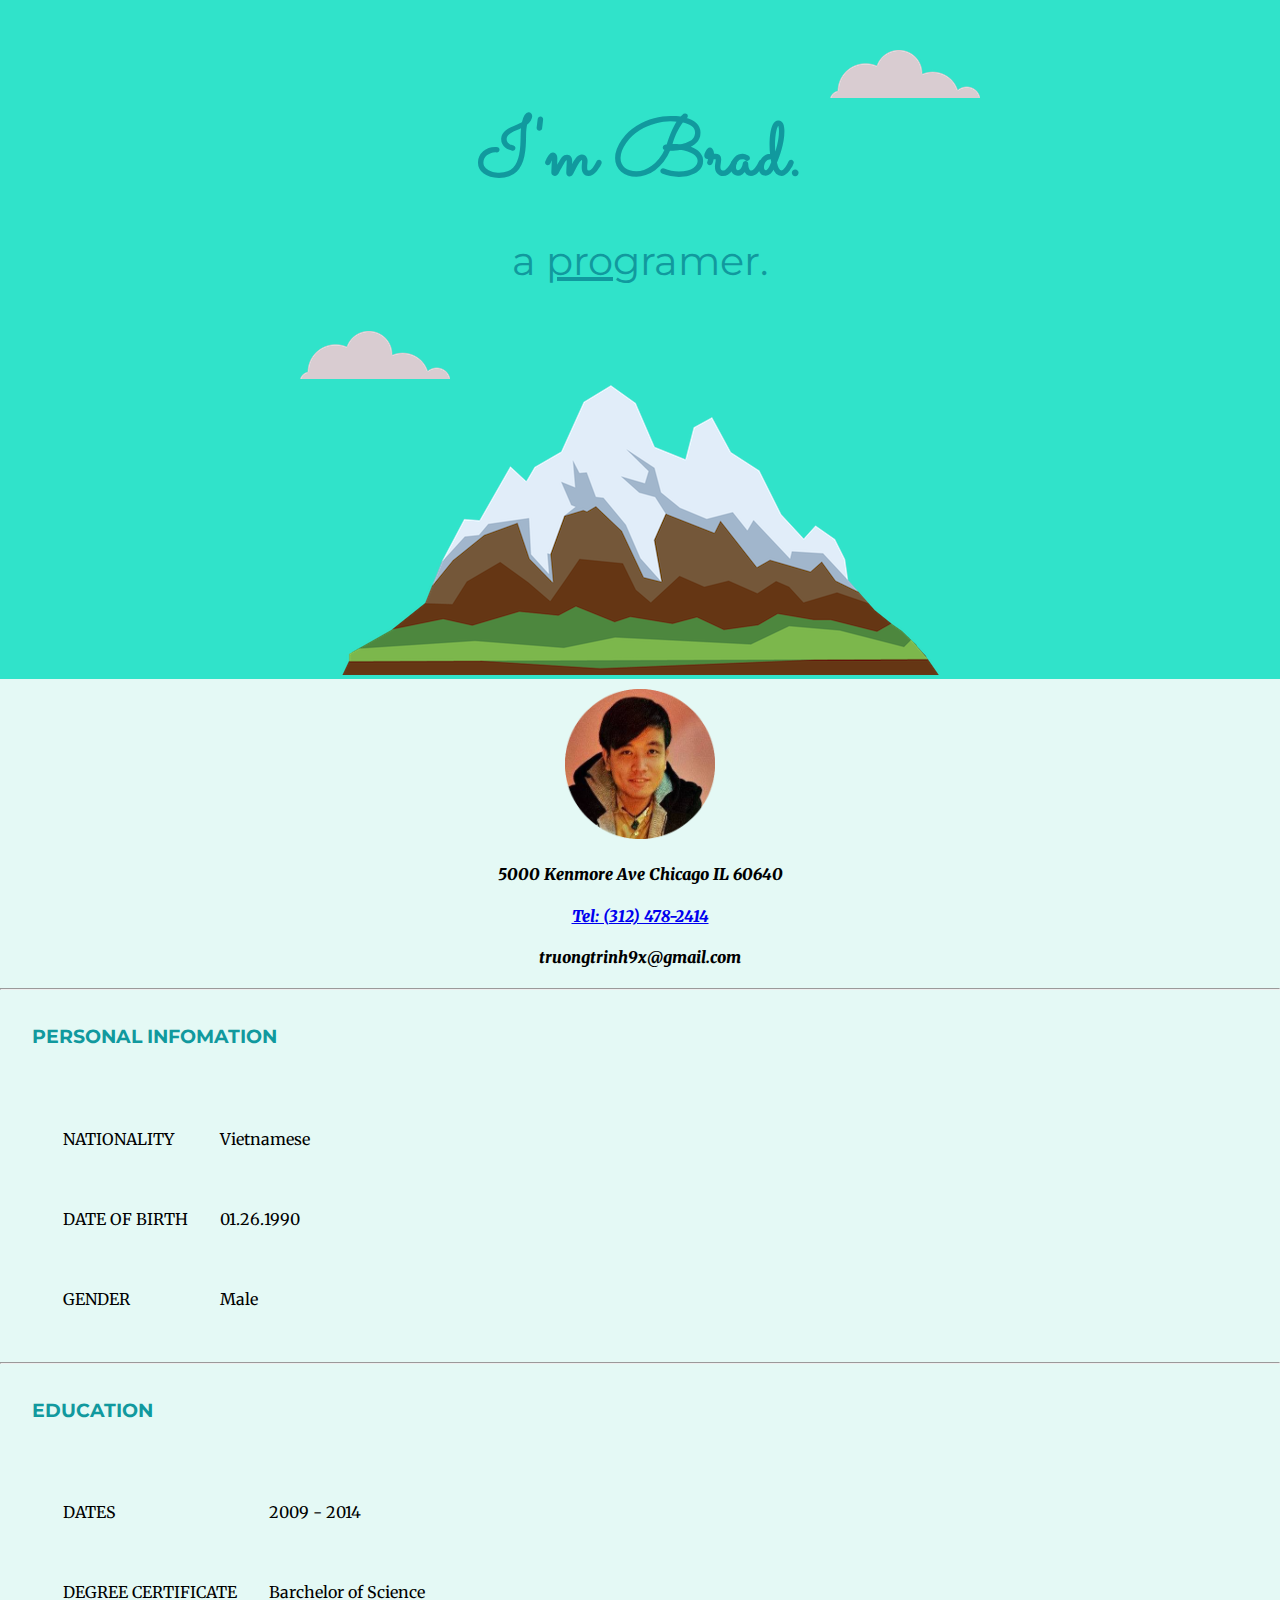
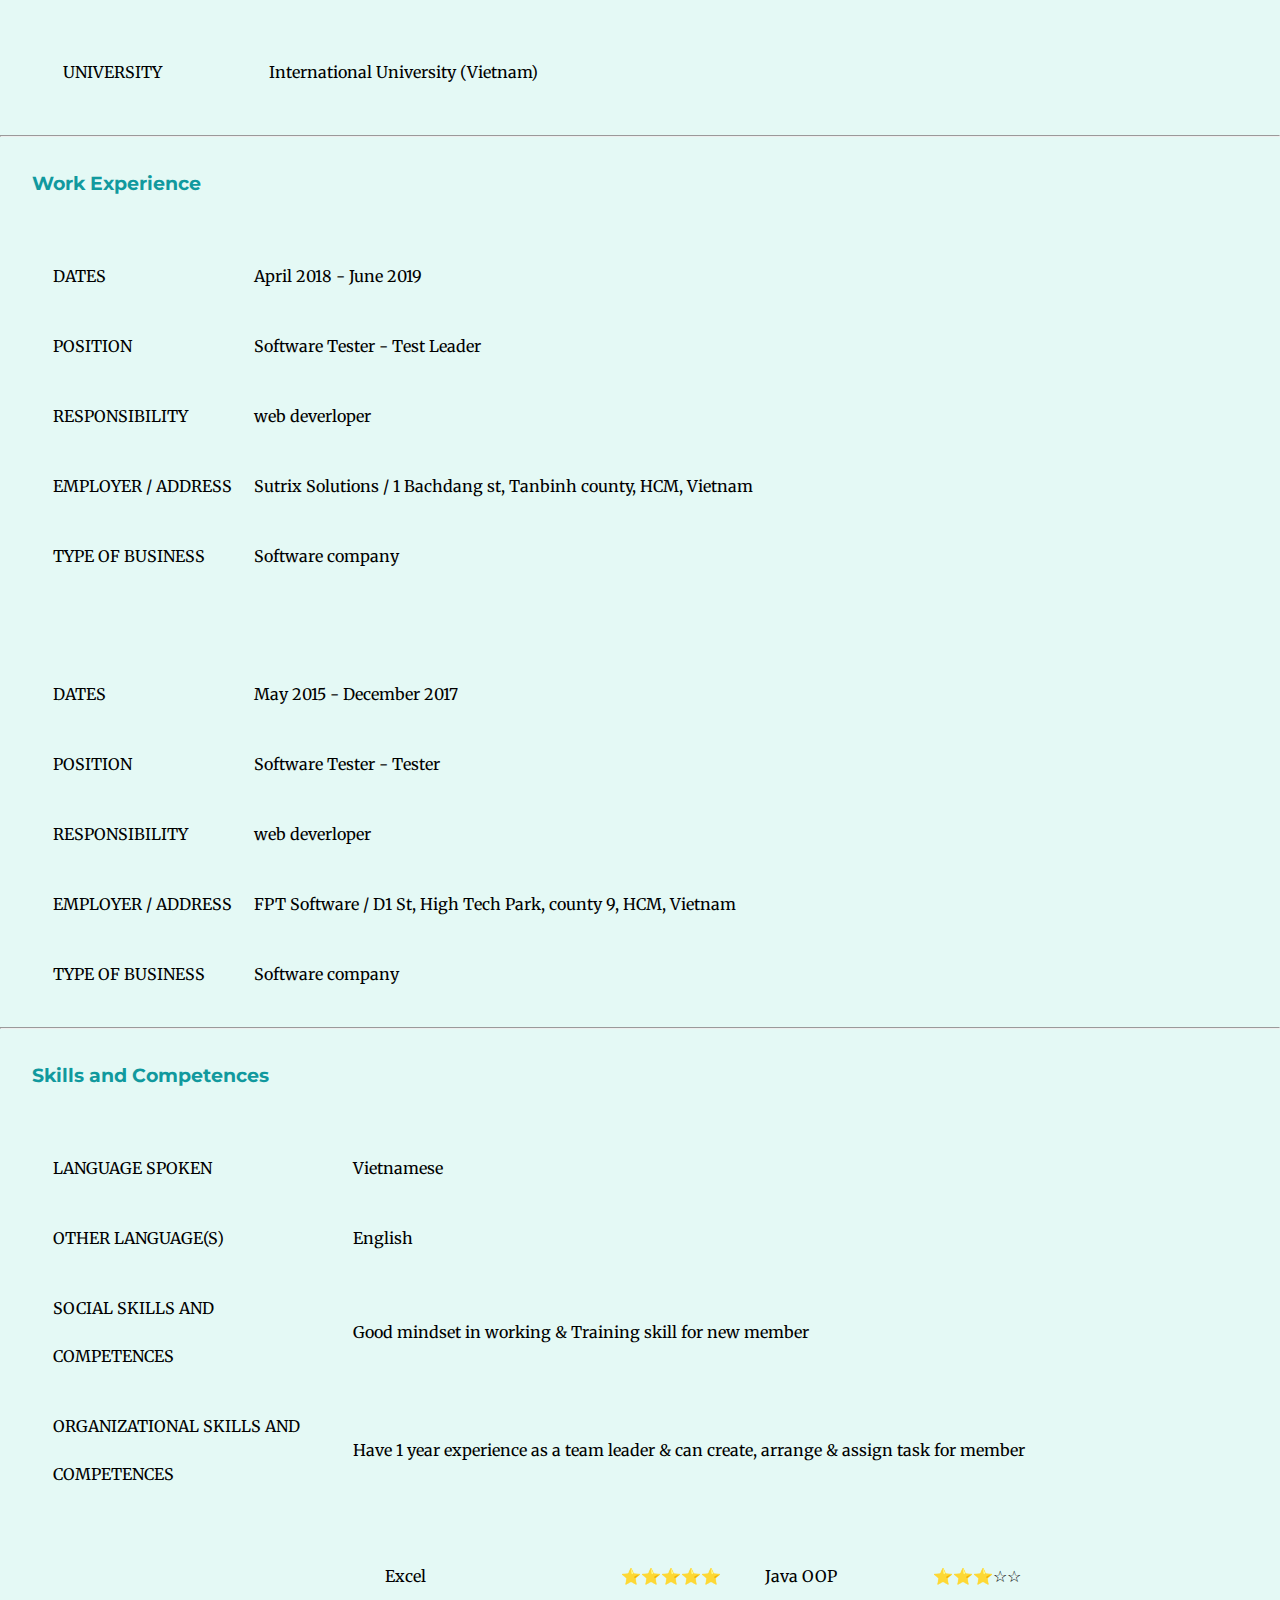
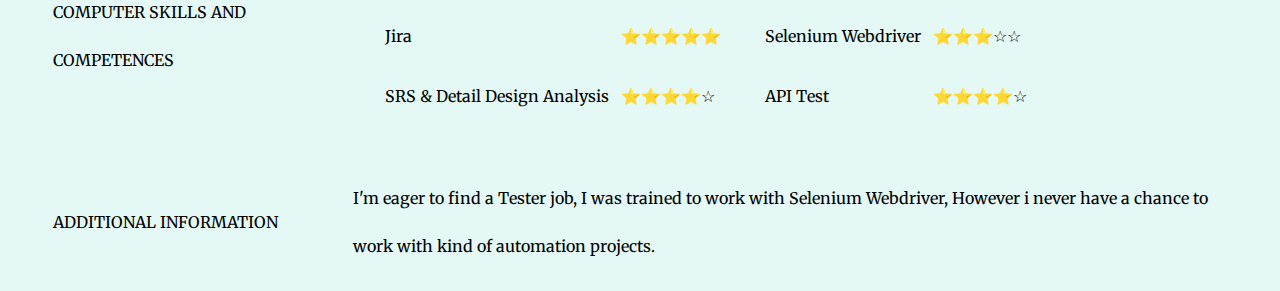
==== commit 23bc4bb7: "Add files via upload" ====
--- a/index.html
+++ b/index.html
@@ -17,148 +17,169 @@
     <img class="bottom-cloud" src="images/cloud.png" alt="cloud-Image">
     <img src="images/mountain.png" alt="mountain-img">
   </div>
-  <div class="mid-container">
+  <div>
     <img class="profile-img" src="images/profilePicture.png" alt="Minh Truong Trinh Profile Picture">
-    <p><em><strong> 5000 Kenmore Ave Chicago IL 60640</strong></em></p>
-    <p><em><strong><a href="contact-me.html">Tel: (312) 478-2414</a></strong></em></p>
-    <p><em><strong>truongtrinh9x@gmail.com</strong></em></p>
-    <hr>
+    <h4><em><strong> 5000 Kenmore Ave Chicago IL 60640</strong></em></h4>
+    <h4><em><strong><a href="contact-me.html">Tel: (312) 478-2414</a></strong></em></h4>
+    <h4><em><strong>truongtrinh9x@gmail.com</strong></em></h4>
   </div>
-  <div class="bottom-container">
+  <hr>
+  <div class="info-container">
     <h3>PERSONAL INFOMATION</h3>
-    <div>
-      <h4>NATIONALITY</h4>
-      <h4 class="margin-left">Vietnamese</h4>
-    </div>
-    <div class="">
-      <h4>DATE OF BIRTH</h4>
-      <h4 class="margin-left">01.26.1990</h4>
-    </div>
-    <div>
-      <h4>GENDER</h4>
-      <h4 class="margin-left">Male</h4>
-    </div>
-    <h3>Education</h3>
-    <div class="">
-      <h4>DATES</h4>
-      <h4 class="margin-left">2009 - 2014</h4>
-    </div>
-    <div class="">
-      <h4>DEGREE CERTIFICATE</h4>
-      <h4 class="margin-left">Barchelor of Science</h4>
-    </div>
-    <div class="">
-      <h4>UNIVERSITY</h4>
-      <h4 class="margin-left">International University (Vietnam)</h4>
-    </div>
-    <hr>
+    <table cellspacing="30">
+      <tbody>
+        <tr>
+          <td>NATIONALITY</td>
+          <td>Vietnamese</td>
+        </tr>
+        <tr>
+          <td>DATE OF BIRTH</td>
+          <td>01.26.1990</td>
+        </tr>
+        <tr>
+          <td>GENDER</td>
+          <td>Male</td>
+        </tr>
+      </tbody>
+    </table>
+  </div>
+  <hr>
+  <div class=" info-container">
+    <h3>EDUCATION</h3>
+    <table cellspacing="30">
+      <tbody>
+        <tr>
+          <td>DATES</td>
+          <td class="">2009 - 2014</td>
+        </tr>
+        <tr>
+          <td>DEGREE CERTIFICATE</td>
+          <td class="">Barchelor of Science</td>
+        </tr>
+        <tr>
+          <td>UNIVERSITY</td>
+          <td class="">International University (Vietnam)</td>
+        </tr>
+      </tbody>
+    </table>
+  </div>
+  <hr>
+  <div class="info-container">
     <h3>Work Experience</h3>
-    <div class="">
-      <h4>DATES</h4>
-      <h4 class="margin-left">April 2018 - June 2019</h4>
-    </div>
-    <div class="">
-      <h4>POSITION</h4>
-      <h4 class="margin-left">Software Tester - Test Leader (Manual/Automation)</h4>
-    </div>
-    <div class="">
-      <h4>RESPONSIBILITY</h4>
-      <h4 class="margin-left">
-        Planning a test strategy, approach method for Projects in each stage of Development circles.
-        Review test script,test case, test evidences for members & training
-      </h4>
-    </div>
-    <div>
-      <h4>EMPLOYER / ADDRESS</h4>
-      <h4 class="margin-left">Sutrix Solutions / 1 Bachdang st, Tanbinh county, HCM, Vietnam</h4>
-    </div>
-    <div class="">
-      <h4>TYPE OF BUSINESS</h4>
-      <h4 class="margin-left">Software company</h4>
-    </div>
+    <table cellspacing=20>
+      <tr>
+        <td>DATES</td>
+        <td>April 2018 - June 2019</td>
+      </tr>
+      <tr>
+        <td>POSITION</td>
+        <td>Software Tester - Test Leader</td>
+      </tr>
+      <tr>
+        <td>RESPONSIBILITY</td>
+        <td>web deverloper</td>
+      </tr>
+      <tr>
+        <td>EMPLOYER / ADDRESS</td>
+        <td>Sutrix Solutions / 1 Bachdang st, Tanbinh county, HCM, Vietnam</td>
+      </tr>
+      <tr>
+        <td>TYPE OF BUSINESS</td>
+        <td>Software company</td>
+      </tr>
+    </table>
     <br>
-    <div class="">
-      <h4>DATES</h4>
-      <h4 class="margin-left">May 2015 - December 2017</h4>
-    </div>
-    <div class="">
-      <h4>POSITION</h4>
-      <h4 class="margin-left">Software Tester - Tester (Manual/Automation)</h4>
-    </div>
-    <div class="">
-      <h4>RESPONSIBILITY</h4>
-      <h4 class="margin-left">
-        Design and develop automation scripts for needed functionals. Using Selenium Webdriver,
-        Serenity framwork
-      </h4>
-    </div>
-    <div>
-      <h4>EMPLOYER / ADDRESS</h4>
-      <h4 class="margin-left">FPT Software / D1 St, High Tech Park, county 9, HCM, Vietnam</h4>
-    </div>
-    <div class="">
-      <h4>TYPE OF BUSINESS</h4>
-      <h4 class="margin-left">Software company</h4>
-    </div>
-    <hr>
+    <table cellspacing=20>
+      <tr>
+        <td>DATES</td>
+        <td>May 2015 - December 2017</td>
+      </tr>
+      <tr>
+        <td>POSITION</td>
+        <td>Software Tester - Tester</td>
+      </tr>
+      <tr>
+        <td>RESPONSIBILITY</td>
+        <td>web deverloper</td>
+      </tr>
+      <tr>
+        <td>EMPLOYER / ADDRESS</td>
+        <td>FPT Software / D1 St, High Tech Park, county 9, HCM, Vietnam</td>
+      </tr>
+      <tr>
+        <td>TYPE OF BUSINESS</td>
+        <td>Software company</td>
+      </tr>
+    </table>
+  </div>
+  <hr>
+  <div class="info-container">
     <h3>Skills and Competences</h3>
-    <div class="">
-      <h4>LANGUAGE SPOKEN</h4>
-      <h4 class="margin-left">Vietnamese</h4>
-    </div>
-    <div class="">
-      <h4>OTHER LANGUAGE(S)</h4>
-      <h4 class="margin-left">English</h4>
-    </div>
-    <div class="">
-      <h4 style="width: 20%">SOCIAL SKILLS AND COMPETENCES</h4>
-      <h4 class="margin-left">Good mindset in working & Training skill for new member</h4>
-    </div>
-    <div class="">
-      <h4 style="width: 20%">ORGANIZATIONAL SKILLS AND COMPETENCES</h4>
-      <h4 class="margin-left">Have 1 year experience as a team leader & can create, arrange & assign task for member</h4>
-    </div>
-    <div>
-      <h4 style="position: absolute; width:20%">COMPUTER SKILLS AND COMPETENCES</h4>
-      <div class="inline" style="position: relative; left:220px">
-        <div class="">
-          <div class="inline">
-            <h4>Java Script</h4>
-            <h4 class="margin-left2">⭐️⭐️⭐️⭐️⭐️</h4>
-          </div>
-          <div class="inline">
-            <h4>Jira</h4>
-            <h4 class="margin-left2">⭐️⭐️⭐️⭐️⭐️</h4>
-          </div>
-        </div>
-        <div class="">
-          <div class="inline">
-            <h4>React Native</h4>
-            <h4 class="margin-left2">⭐️⭐️⭐️⭐️☆</h4>
-          </div>
-          <div class="inline">
-            <h4>ReactJS</h4>
-            <h4 class="margin-left2">⭐️⭐️⭐️⭐️☆</h4>
-          </div>
-        </div>
-        <div class="">
-          <div class="inline">
-            <h4>Web Development</h4>
-            <h4 class="margin-left2">⭐️⭐️⭐️⭐️☆</h4>
-          </div>
-        </div>
-      </div>
-    </div>
-    <div class="">
-      <h4>ADDITIONAL INFORMATION</h4>
-      <h4 class="margin-left">I'm eager to find a software test engineer job with active enviroment.
-      </h4>
-    </div>
-    <hr>
-    <footer>
-      <a href="contact-me.html">Contact Me!</a>
-    </footer>
+    <table cellspacing=20>
+      <tr>
+        <td>LANGUAGE SPOKEN</td>
+        <td>Vietnamese</td>
+      </tr>
+      <tr>
+        <td>OTHER LANGUAGE(S)</td>
+        <td>English</td>
+      </tr>
+      <tr>
+        <td>SOCIAL SKILLS AND COMPETENCES</td>
+        <td>Good mindset in working & Training skill for new member</td>
+      </tr>
+      <tr>
+        <td>ORGANIZATIONAL SKILLS AND COMPETENCES</td>
+        <td>Have 1 year experience as a team leader & can create, arrange & assign task for member</td>
+      </tr>
+      <tr>
+        <td>COMPUTER SKILLS AND COMPETENCES</td>
+        <td>
+          <table cellspacing=20>
+            <tr>
+              <td>
+                <table cellspacing=10>
+                  <tr>
+                    <td>Excel</td>
+                    <td>⭐️⭐️⭐️⭐️⭐️</td>
+                  </tr>
+                  <tr>
+                    <td>Jira</td>
+                    <td>⭐️⭐️⭐️⭐️⭐️</td>
+                  </tr>
+                  <tr>
+                    <td>SRS & Detail Design Analysis</td>
+                    <td>⭐️⭐️⭐️⭐️☆</td>
+                  </tr>
+                </table>
+              </td>
+              <td>
+                <table cellspacing=10>
+                  <tr>
+                    <td>Java OOP</td>
+                    <td>⭐️⭐️⭐️☆☆</td>
+                  </tr>
+                  <tr>
+                    <td>Selenium Webdriver</td>
+                    <td>⭐️⭐️⭐️☆☆</td>
+                  </tr>
+                  <tr>
+                    <td>API Test</td>
+                    <td>⭐️⭐️⭐️⭐️☆</td>
+                  </tr>
+                </table>
+              </td>
+            </tr>
+          </table>
+        </td>
+      </tr>
+      <tr>
+        <td>ADDITIONAL INFORMATION</td>
+        <td>I'm eager to find a Tester job, I was trained to work with Selenium Webdriver, However i never have a chance to work with kind of automation projects.
+
+        </td>
+      </tr>
+    </table>
   </div>
 </body>
-
 </html>
--- a/css/styles.css
+++ b/css/styles.css
@@ -1,14 +1,18 @@
-body{
-  background-color: #e4f9f5;
+body {
+  text-align: center;
   margin: 0;
   font-family: 'Merriweather', serif;
+  background-color: #e4f9f5;
 }
+
 h1 {
+  margin: 0 auto 0 auto;
   font-size: 5rem;
-  margin: 70px auto 0 auto;
+  width: 50%;
   font-family: 'Sacramento', cursive;
   color: #11999e;
 }
+
 h2 {
   font-family: 'Montserrat', sans-serif;
   font-size: 2.5rem;
@@ -21,63 +25,39 @@
   font-family: 'Montserrat', sans-serif;
   color: #11999e;
 }
-
-h4 {
-  display:inline-table;
-  line-height: 2;
-  clear:left;
-}
-div {
-  padding-left: 1rem;
-  padding-right: 1rem;
-}
-footer {
-  background-color: #30e3ca;
-  padding: 0.5rem;
-}
-span{
-  text-decoration-line: underline;
-}
 p{
   color: #11999e;
+}
+span {
+  text-decoration: underline;
 }
 
 .top-container {
   background-color: #30e3ca;
-  padding: 10px;
-  text-align: center;
+  position: relative;
+  padding-top: 100px;
 }
+
 .bottom-cloud {
   position: absolute;
+  left: 300px;
+  bottom: 300px;
 }
+
 .top-cloud {
   position: absolute;
-    right: 300px;
-    top:30px;
+  right: 300px;
+  top: 50px;
 }
 
-.mid-container {
-text-align: center;
-
-}
-.bottom-container {
- padding-left: 2rem;
- padding-right: 2rem;
-}
 .profile-img {
   margin-top: 10px;
   height: 150px;
   width: 150px;
 }
-.margin-left {
-  position: absolute;
-  left: 20rem;
-  width: 70%;
+
+.info-container {
+  text-align: left;
+  margin:auto 2rem auto 2rem;
+  line-height: 3;
 }
-.margin-left2 {
-  float: right;
-  margin-left: 2rem;
-}
-.inline {
-  display: inline-block;
-}
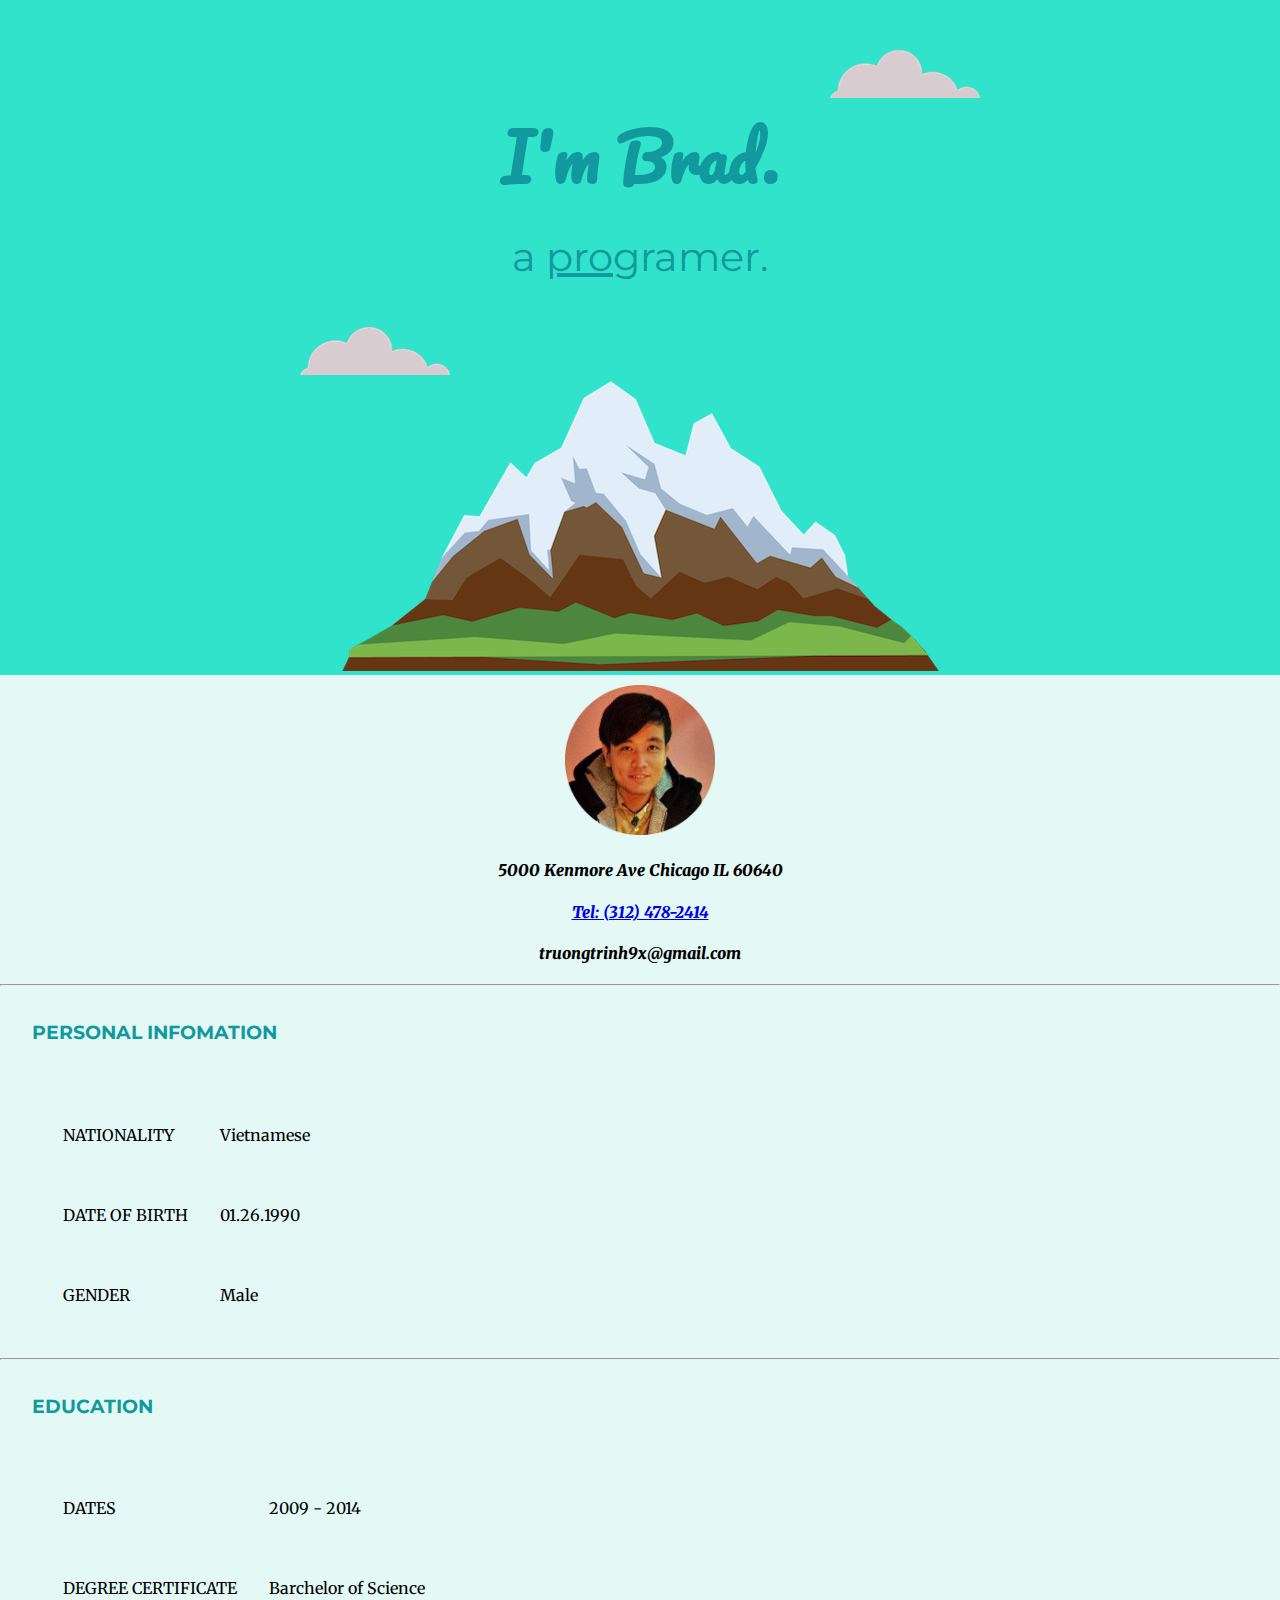
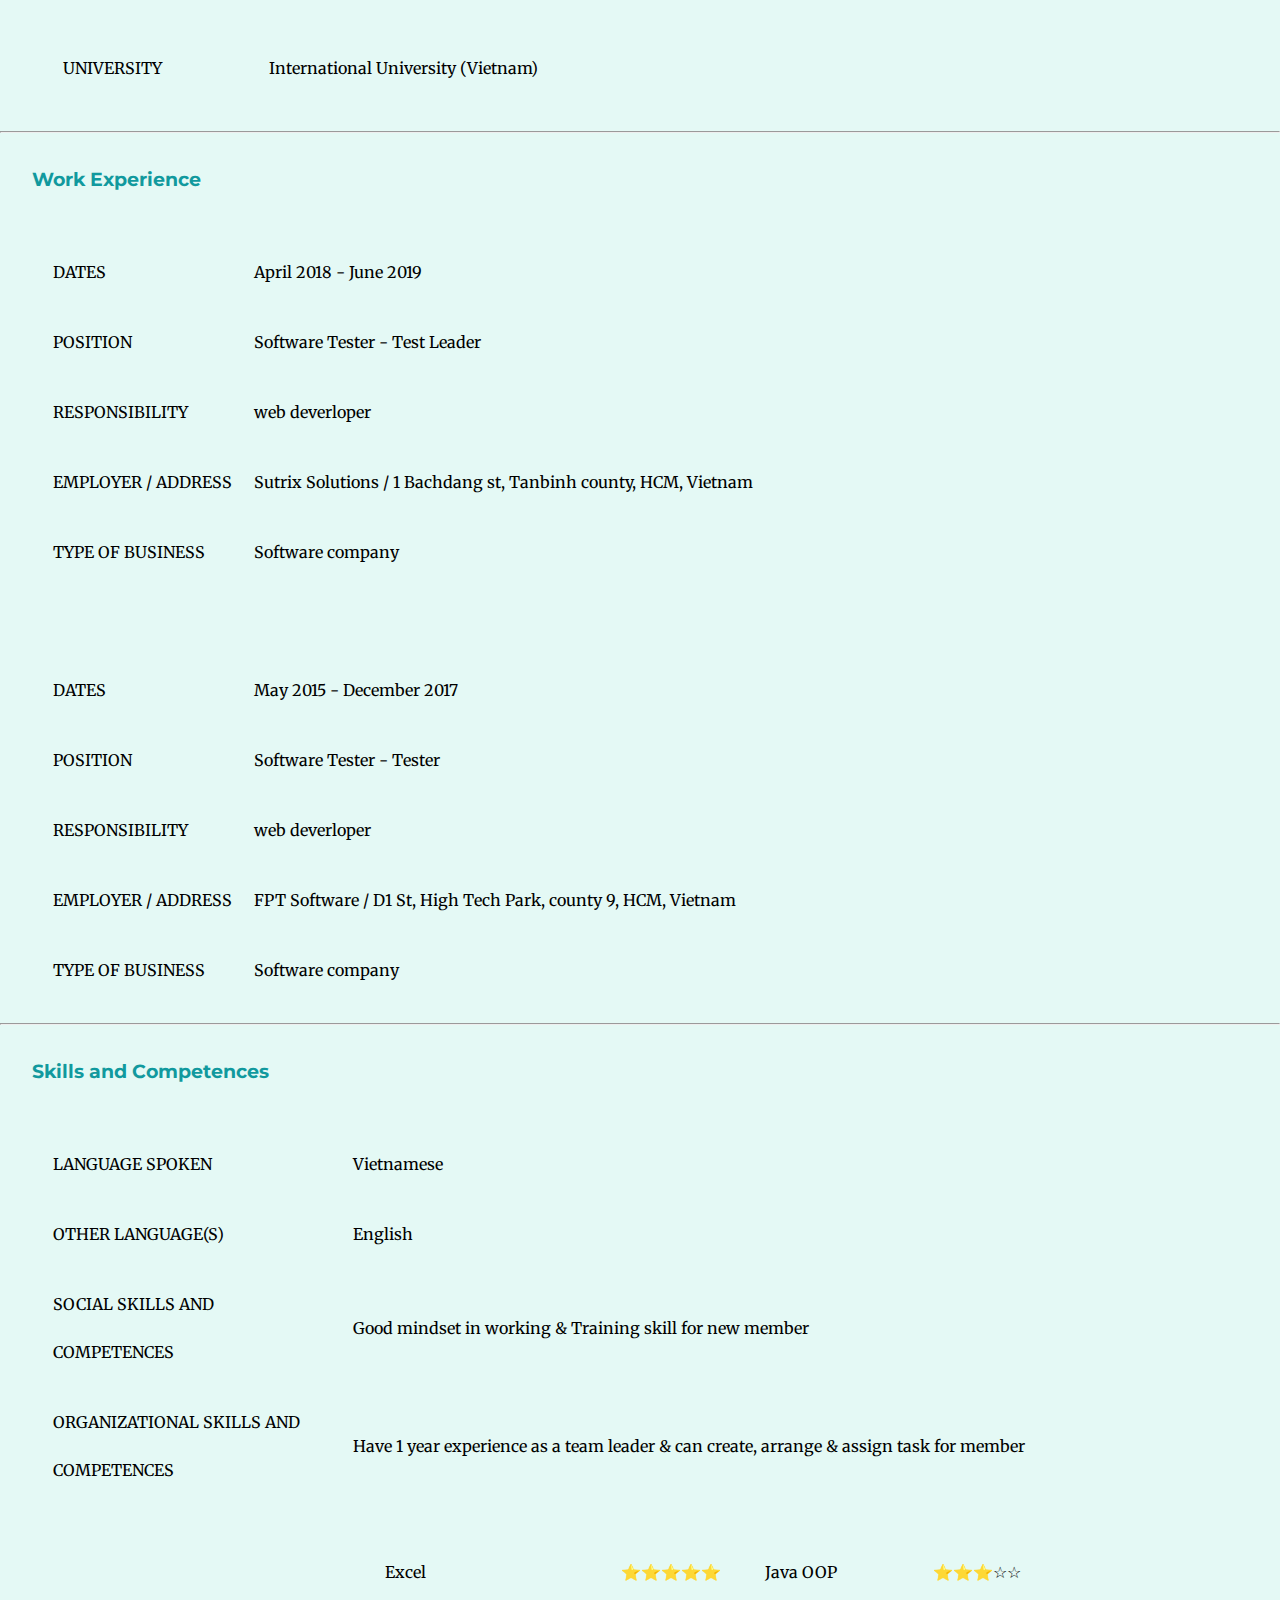
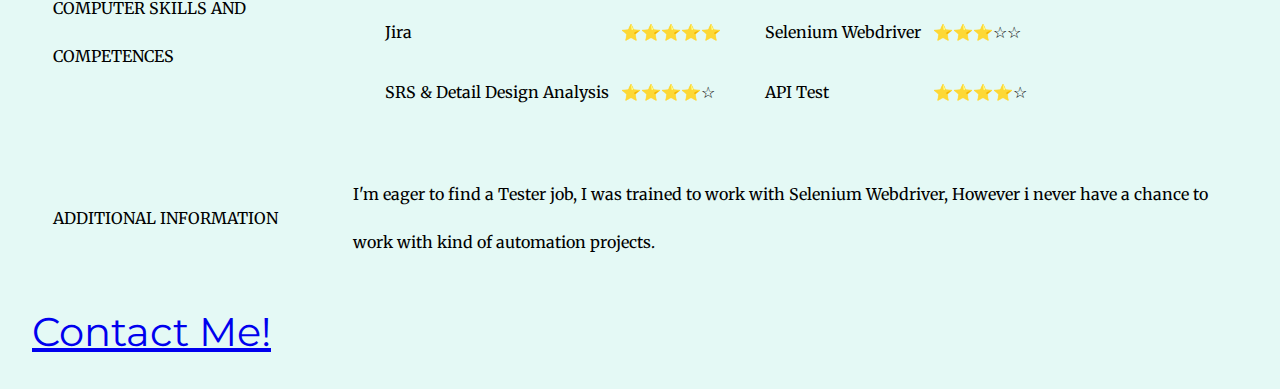
==== commit 20210490: "Add files via upload" ====
--- a/index.html
+++ b/index.html
@@ -6,7 +6,7 @@
   <title>Minh Truong Trinh</title>
   <link rel="stylesheet" href="css/styles.css">
   <link rel="icon" href="favicon.ico">
-  <link href="https://fonts.googleapis.com/css?family=Merriweather|Montserrat|Sacramento&display=swap" rel="stylesheet">
+  <link href="https://fonts.googleapis.com/css?family=Merriweather|Montserrat|Pacifico&display=swap" rel="stylesheet">
 </head>
 
 <body>
@@ -181,5 +181,6 @@
       </tr>
     </table>
   </div>
+  <h2 style="text-align: left; margin-left: 2rem"><a href="contact-me.html">Contact Me!</a><h2>
 </body>
 </html>
--- a/css/styles.css
+++ b/css/styles.css
@@ -7,9 +7,9 @@
 
 h1 {
   margin: 0 auto 0 auto;
-  font-size: 5rem;
+  font-size: 4rem;
   width: 50%;
-  font-family: 'Sacramento', cursive;
+  font-family: 'Pacifico', cursive;
   color: #11999e;
 }
 
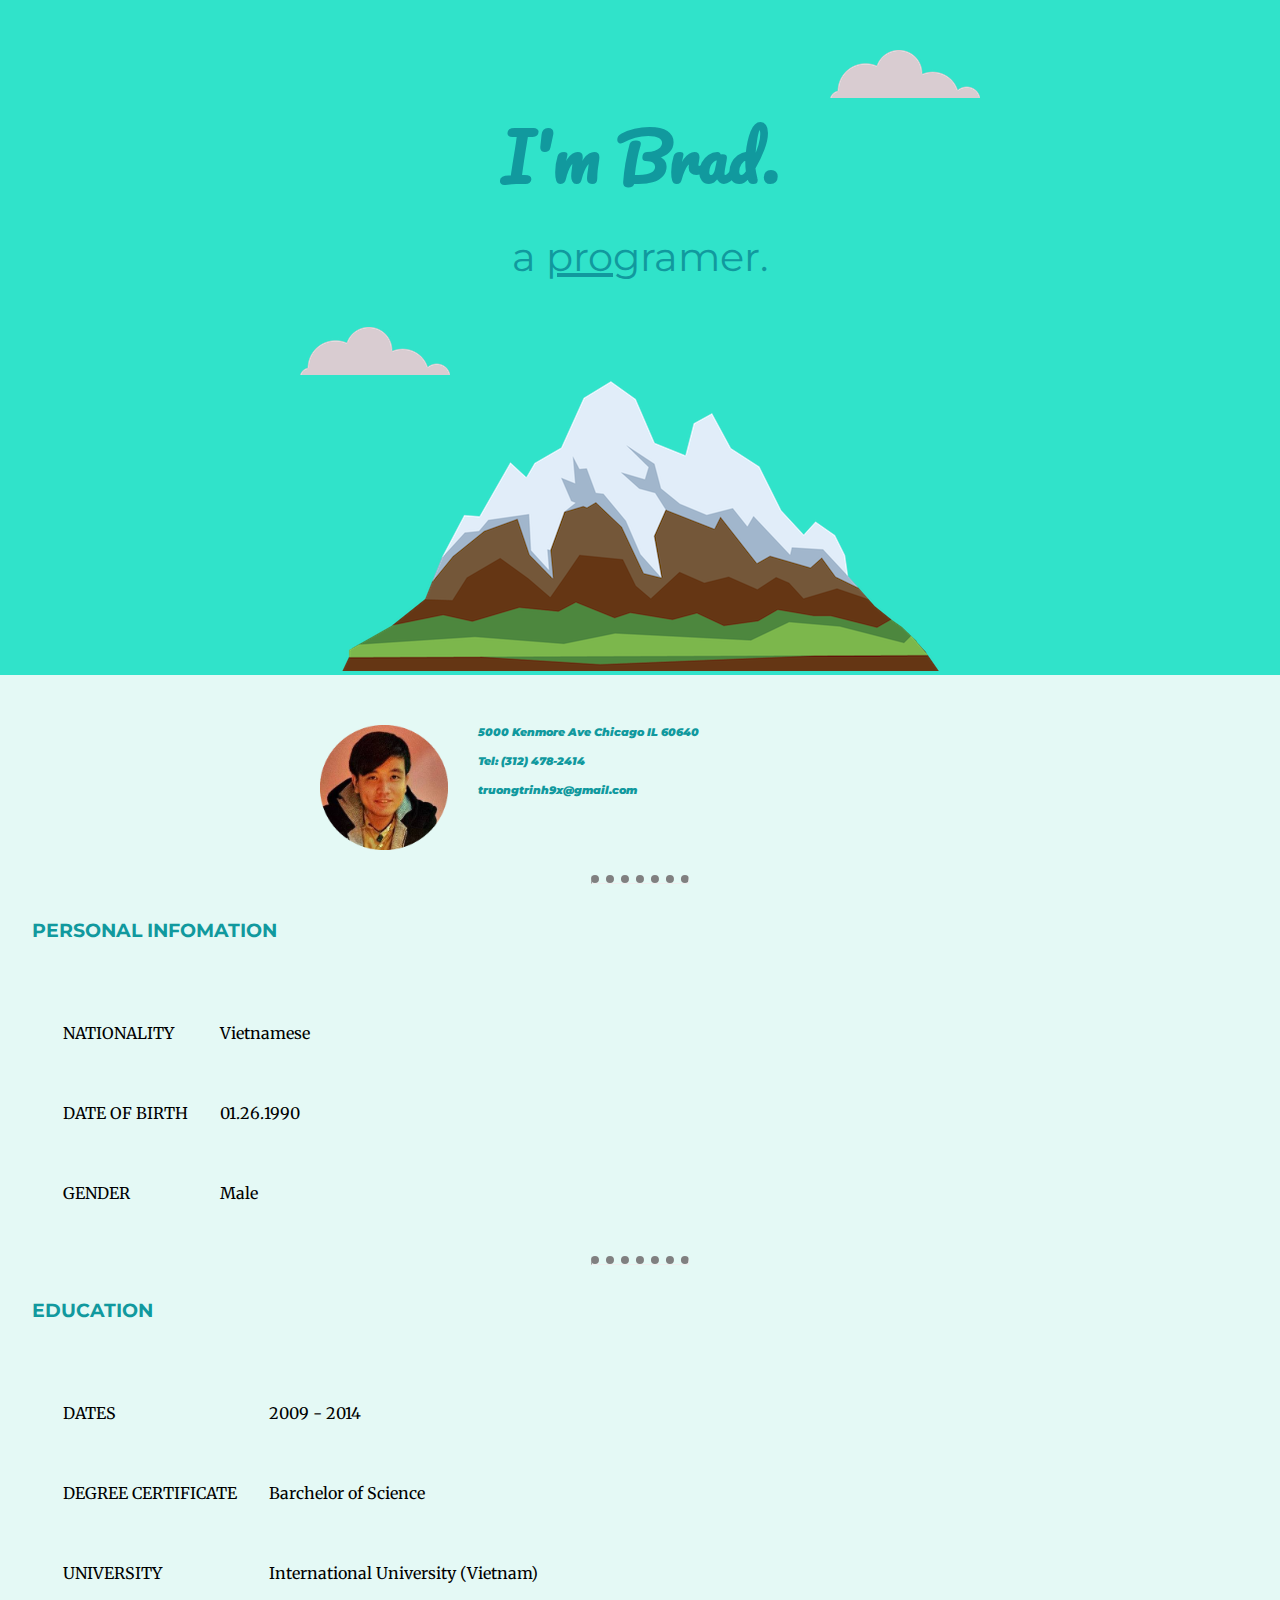
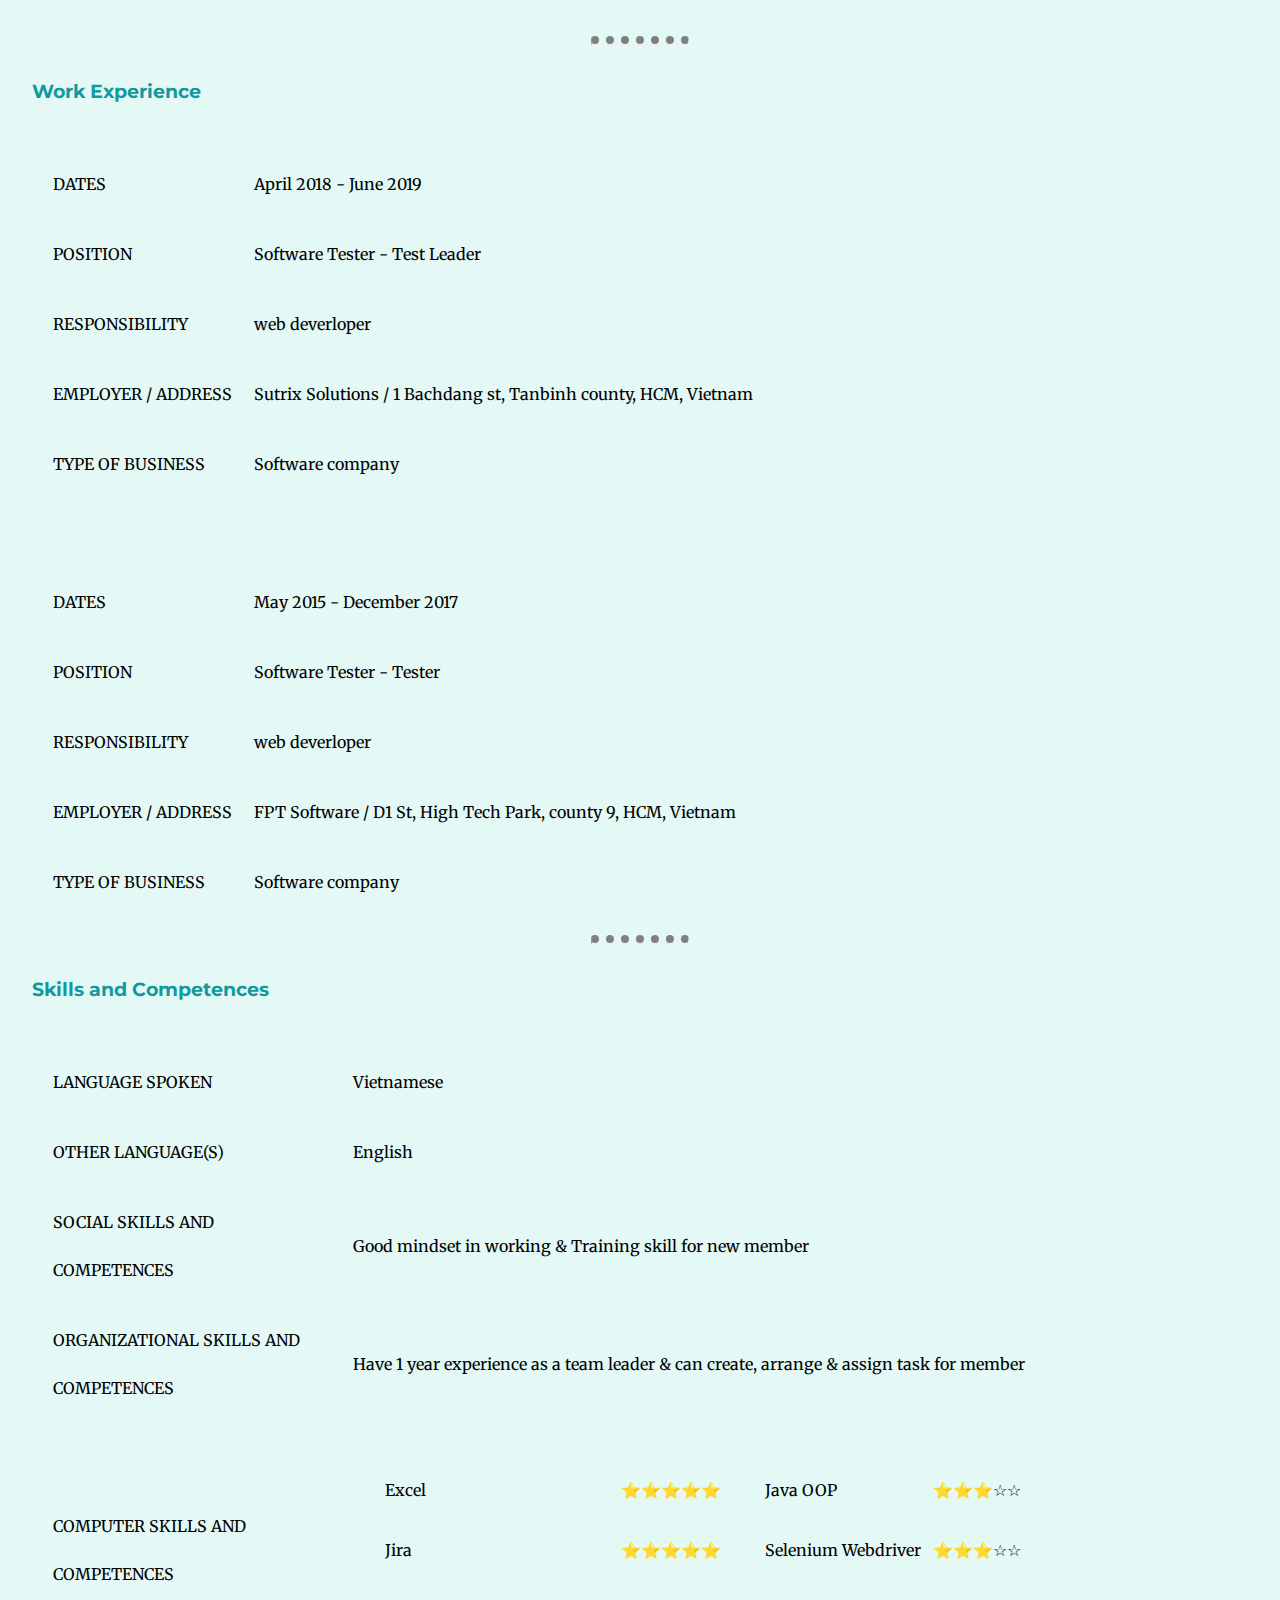
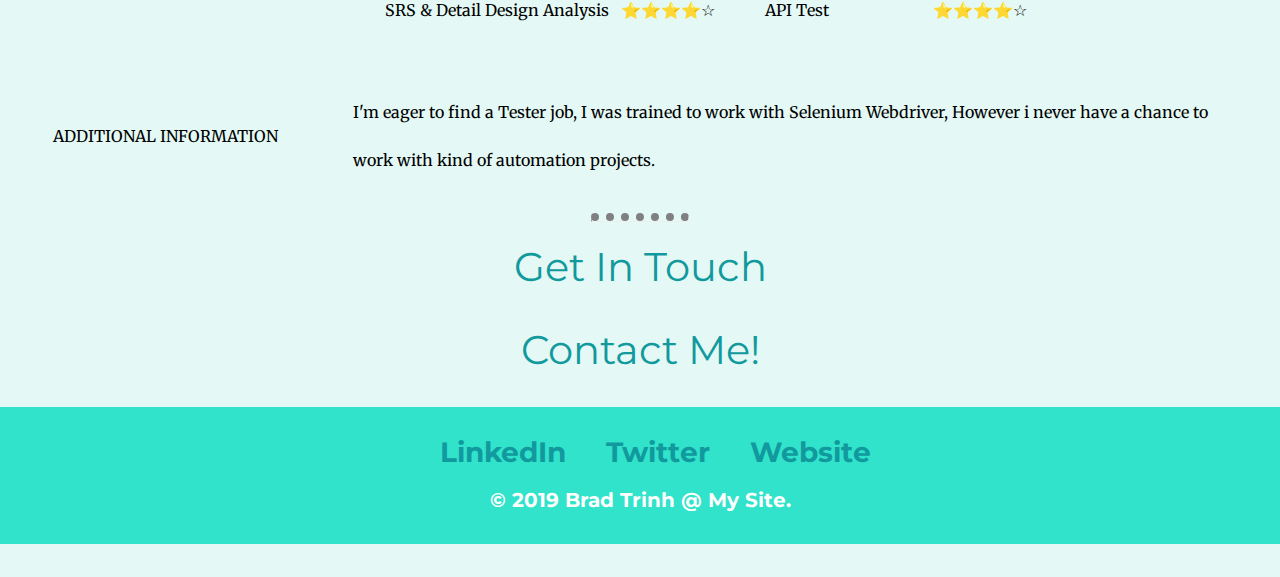
==== commit 67aa9122: "Add files via upload" ====
--- a/index.html
+++ b/index.html
@@ -17,12 +17,13 @@
     <img class="bottom-cloud" src="images/cloud.png" alt="cloud-Image">
     <img src="images/mountain.png" alt="mountain-img">
   </div>
-  <div>
+  <div class="skill-row">
     <img class="profile-img" src="images/profilePicture.png" alt="Minh Truong Trinh Profile Picture">
     <h4><em><strong> 5000 Kenmore Ave Chicago IL 60640</strong></em></h4>
     <h4><em><strong><a href="contact-me.html">Tel: (312) 478-2414</a></strong></em></h4>
     <h4><em><strong>truongtrinh9x@gmail.com</strong></em></h4>
   </div>
+  <br>
   <hr>
   <div class="info-container">
     <h3>PERSONAL INFOMATION</h3>
@@ -181,6 +182,14 @@
       </tr>
     </table>
   </div>
-  <h2 style="text-align: left; margin-left: 2rem"><a href="contact-me.html">Contact Me!</a><h2>
+  <hr>
+  <h2>Get In Touch</h2>
+  <h2><a href="contact-me.html">Contact Me!</a><h2>
+  <footer>
+    <h4 class="inline margin-left" >LinkedIn</h4>
+    <h4 class="inline margin-left">Twitter</h4>
+    <h4 class="inline margin-left"><a href="index.html">Website</a></h4>
+    <h6>© 2019 Brad Trinh @ My Site.</h6>
+  </footer>
 </body>
 </html>
--- a/css/styles.css
+++ b/css/styles.css
@@ -25,11 +25,37 @@
   font-family: 'Montserrat', sans-serif;
   color: #11999e;
 }
+h4 {
+  font-family: 'Montserrat', sans-serif;
+  color: #11999e;
+  font-size: 70%;
+}
+
+h6{
+  font-family: 'Montserrat', sans-serif;
+  color: white;
+  font-size: 50%;
+  margin: 1rem auto 1rem auto;
+}
+
 p{
   color: #11999e;
 }
 span {
   text-decoration: underline;
+}
+hr{
+  border-top: 8px dotted gray;
+  width: 6rem;
+}
+a {
+  text-decoration-line: none;
+  color: #11999e;
+    font-family: 'Montserrat', sans-serif;
+}
+footer{
+  background-color: #30e3ca;
+  padding: 1rem;
 }
 
 .top-container {
@@ -49,11 +75,16 @@
   right: 300px;
   top: 50px;
 }
+.skill-row {
+  width: 50%;
+  margin: 50px auto 50px auto;
+  text-align: left;
+}
 
 .profile-img {
-  margin-top: 10px;
-  height: 150px;
-  width: 150px;
+  width: 20%;
+  float: left;
+  margin-right: 30px;
 }
 
 .info-container {
@@ -61,3 +92,9 @@
   margin:auto 2rem auto 2rem;
   line-height: 3;
 }
+.inline {
+  display: inline;
+}
+.margin-left {
+  margin-left: 30px;
+}
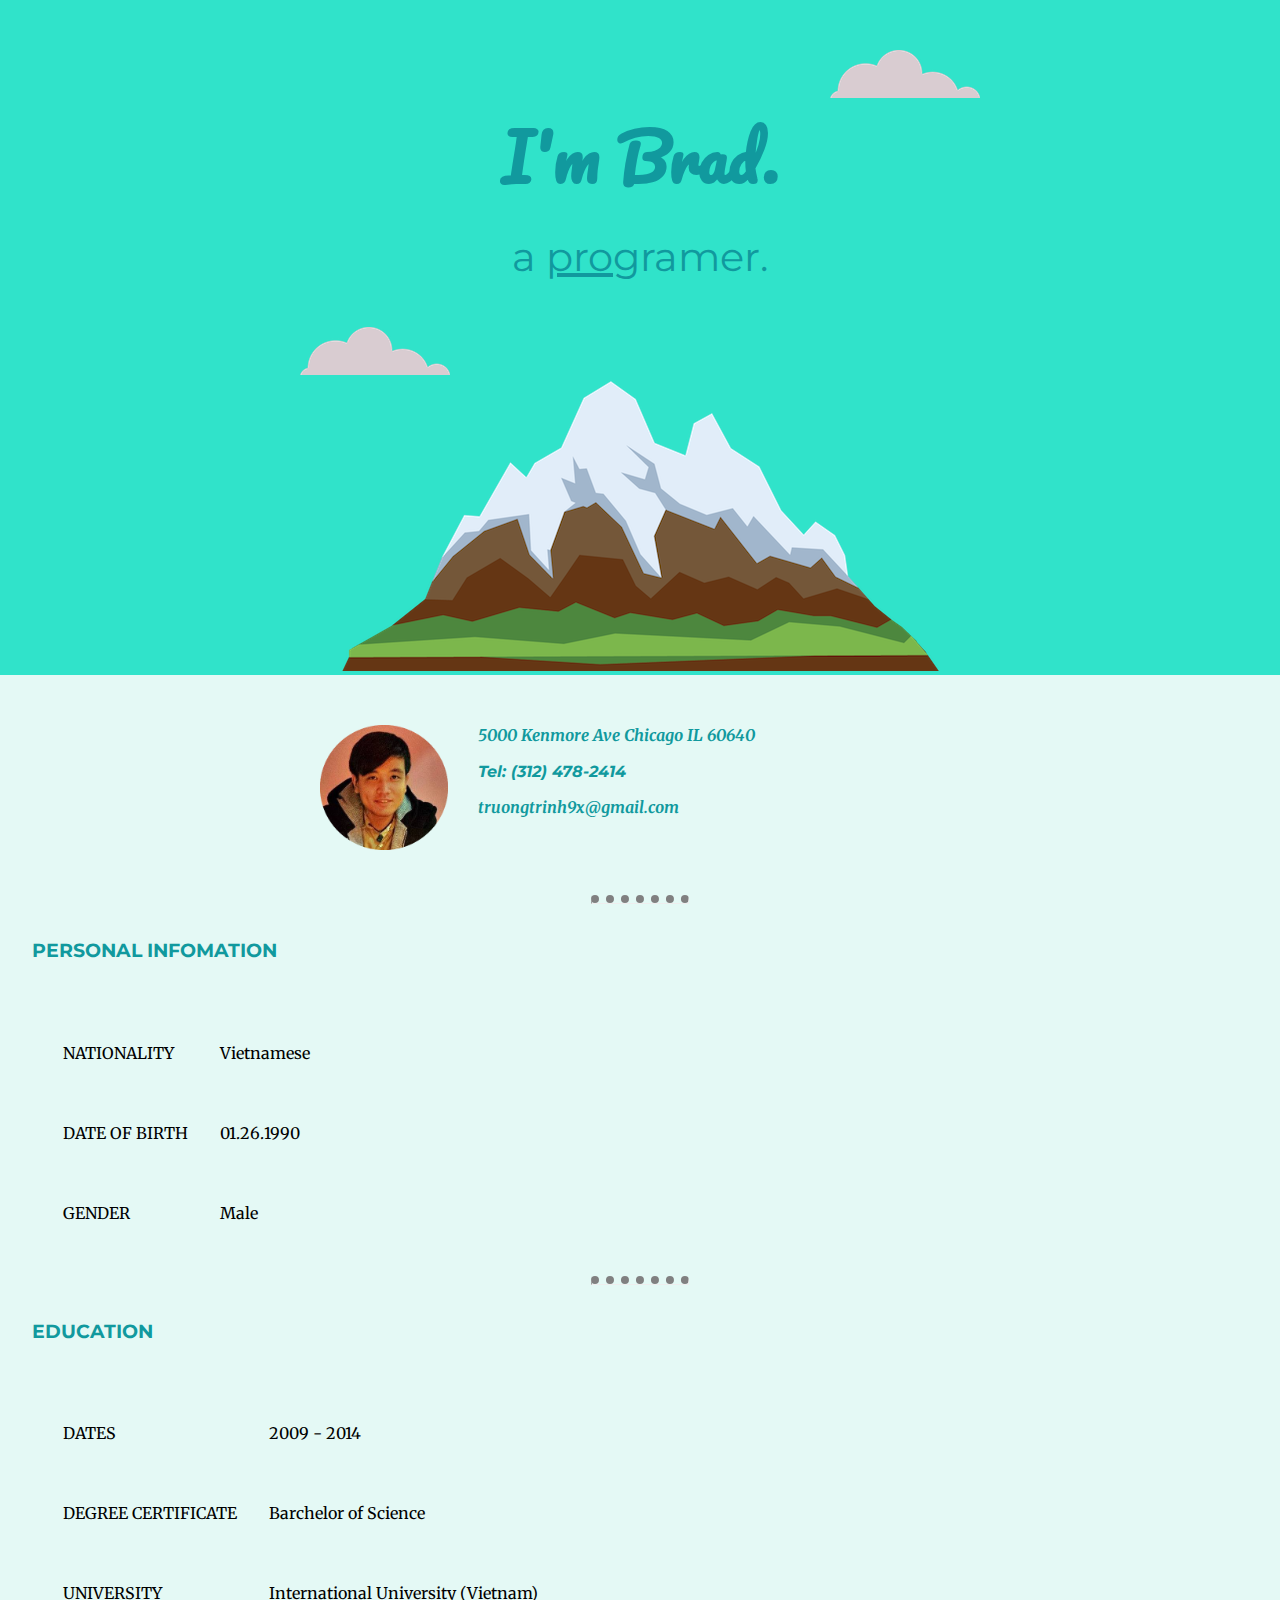
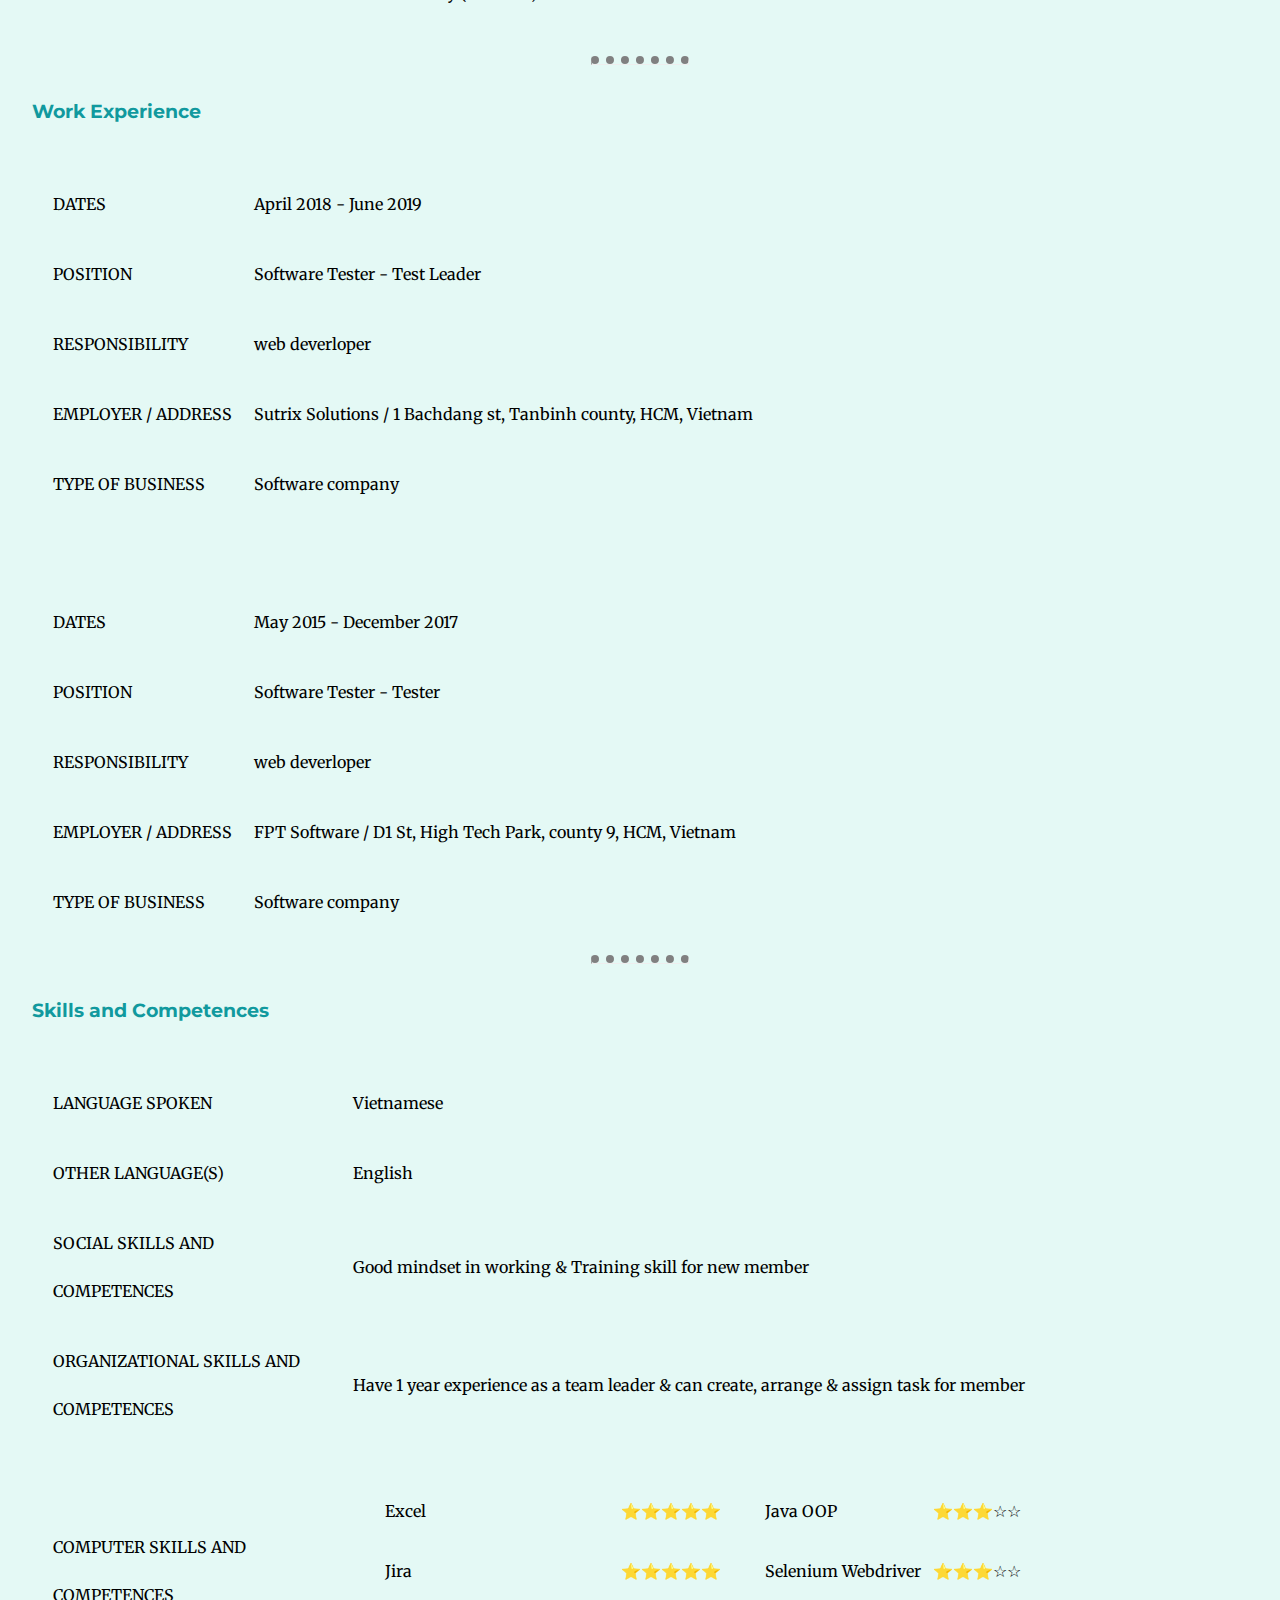
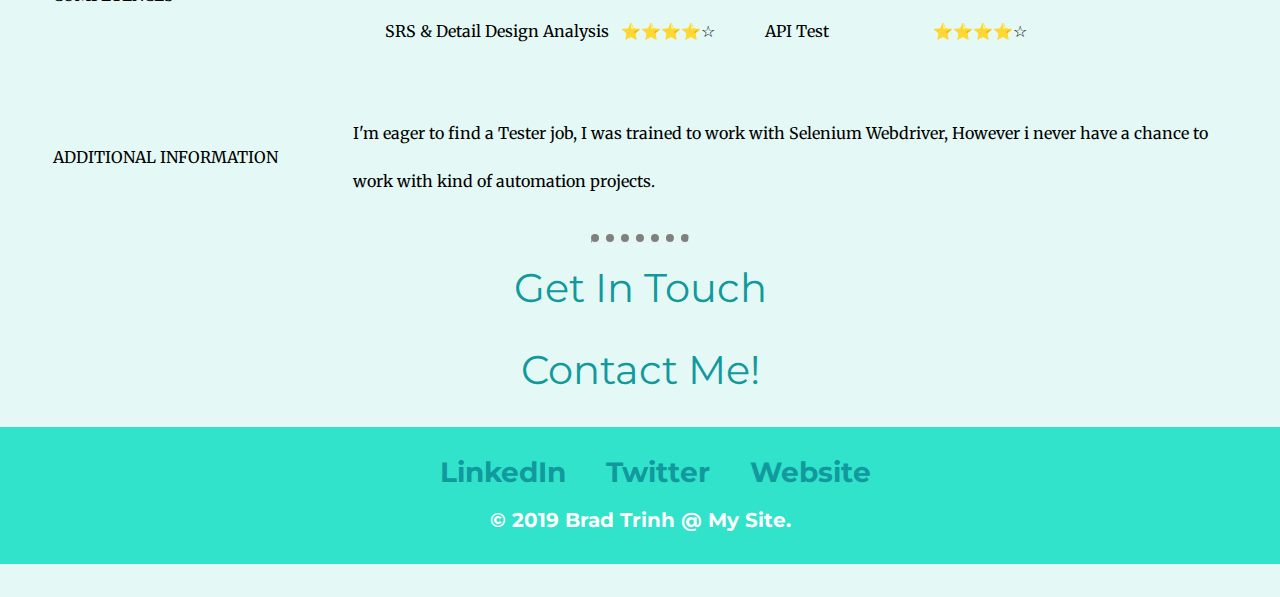
==== commit b9a362f3: "Add files via upload" ====
--- a/index.html
+++ b/index.html
@@ -19,9 +19,9 @@
   </div>
   <div class="skill-row">
     <img class="profile-img" src="images/profilePicture.png" alt="Minh Truong Trinh Profile Picture">
-    <h4><em><strong> 5000 Kenmore Ave Chicago IL 60640</strong></em></h4>
-    <h4><em><strong><a href="contact-me.html">Tel: (312) 478-2414</a></strong></em></h4>
-    <h4><em><strong>truongtrinh9x@gmail.com</strong></em></h4>
+    <p><em><strong> 5000 Kenmore Ave Chicago IL 60640</strong></em></p>
+    <p><em><strong><a href="contact-me.html">Tel: (312) 478-2414</a></strong></em></p>
+    <p><em><strong>truongtrinh9x@gmail.com</strong></em></p>
   </div>
   <br>
   <hr>
